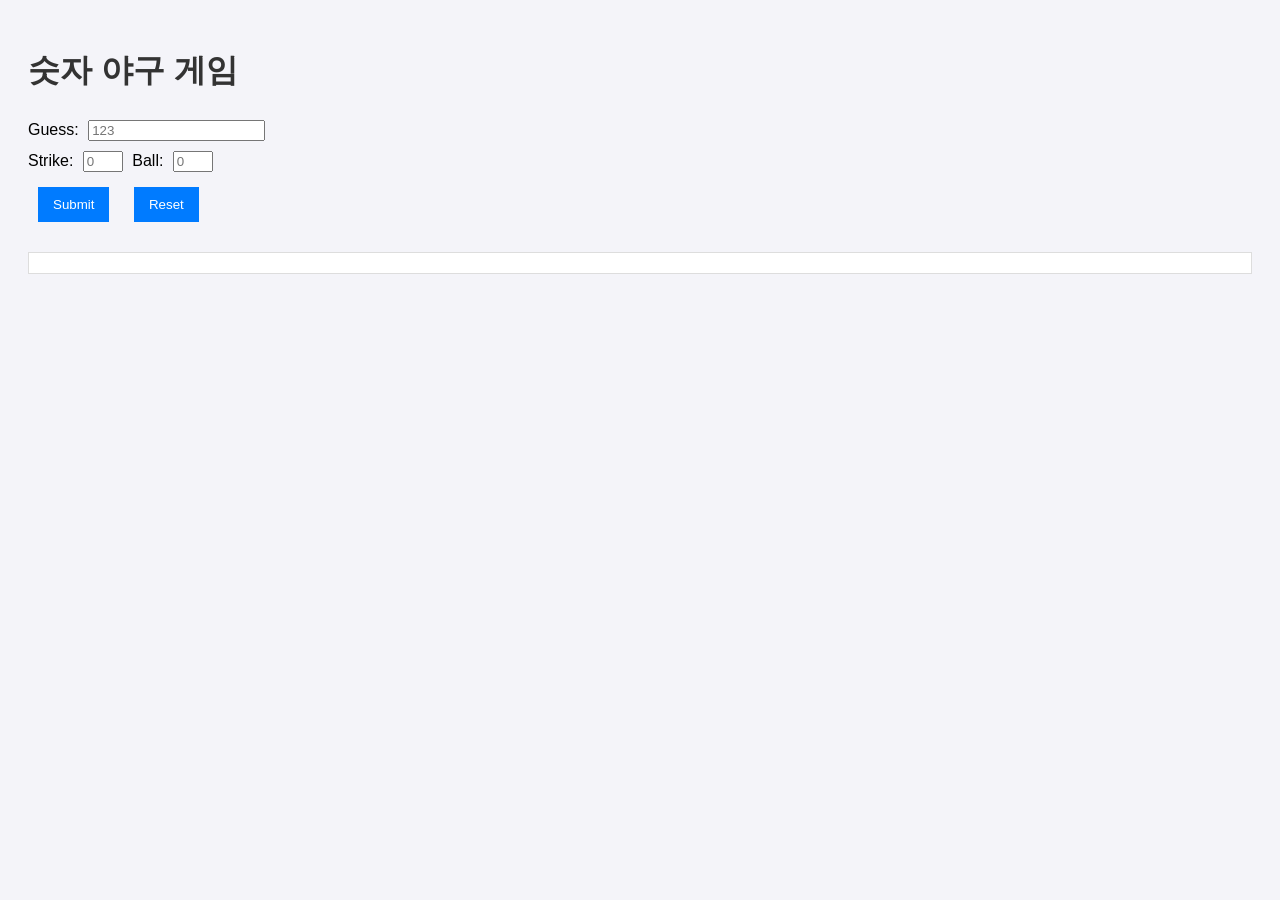
==== index.html @ 7510c0db "init" ====
<!DOCTYPE html>
<html lang="en">
<head>
    <meta charset="UTF-8">
    <meta name="viewport" content="width=device-width, initial-scale=1.0">
    <title>숫자 야구 게임</title>
    <link rel="stylesheet" href="styles.css">
</head>
<body>
    <h1>숫자 야구 게임</h1>
    <div>
        <label for="guess">Guess:</label>
        <input type="text" id="guess" maxlength="3" placeholder="123">
    </div>
    <div>
        <label for="strike">Strike:</label>
        <input type="number" id="strike" min="0" max="3" placeholder="0">
        <label for="ball">Ball:</label>
        <input type="number" id="ball" min="0" max="3" placeholder="0">
    </div>
    <button onclick="submitGuess()">Submit</button>
    <button onclick="resetCandidates()">Reset</button>
    <div id="output"></div>

    <script src="script.js"></script>
</body>
</html>
---- styles.css ----
body {
    font-family: Arial, sans-serif;
    padding: 20px;
    background-color: #f4f4f9;
}
h1 {
    color: #333;
}
input {
    margin: 5px;
}
button {
    margin: 10px;
    padding: 10px 15px;
    background-color: #007bff;
    color: white;
    border: none;
    cursor: pointer;
}
button:hover {
    background-color: #0056b3;
}
#output {
    margin-top: 20px;
    padding: 10px;
    border: 1px solid #ddd;
    background-color: #fff;
}
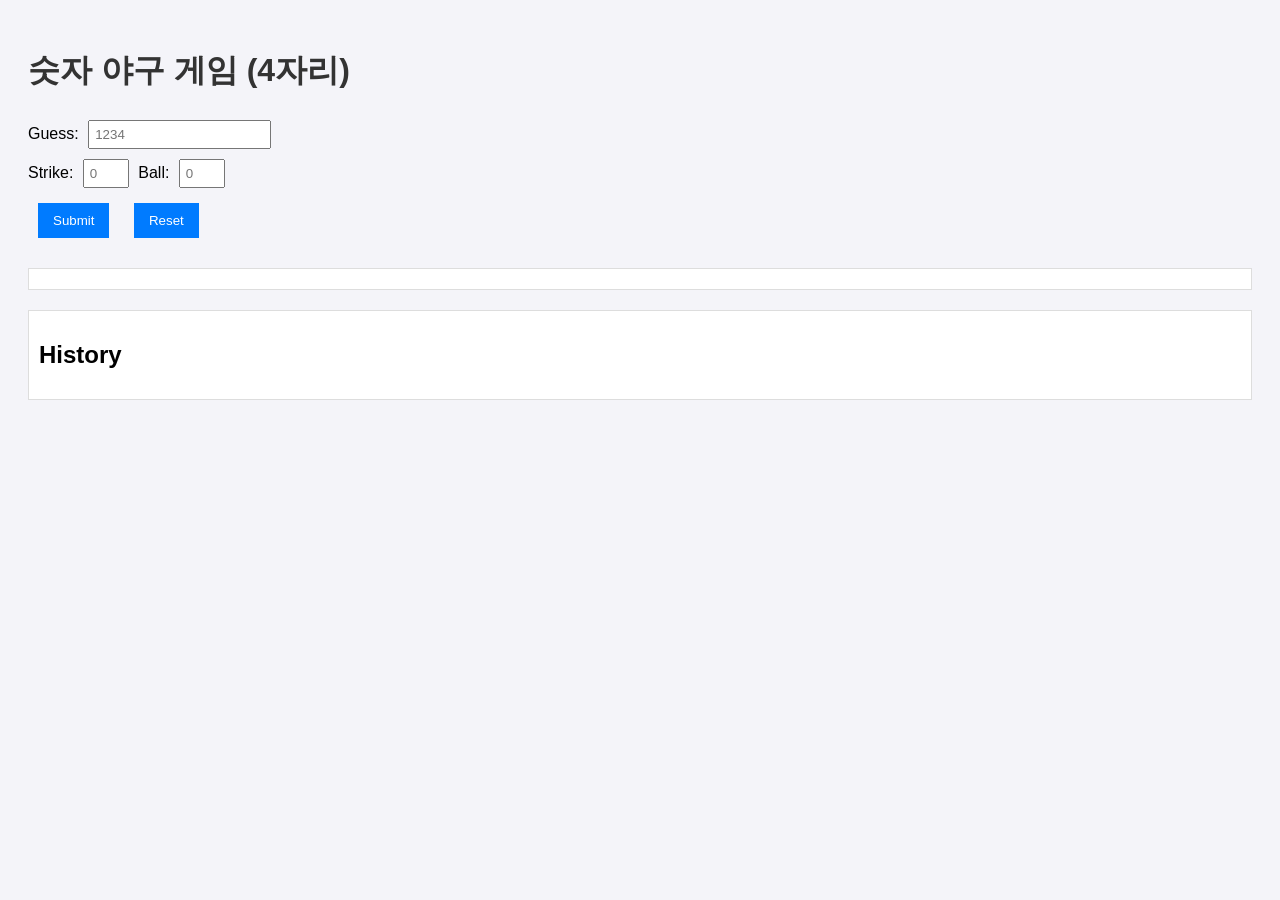
==== commit bab86eb5: "init" ====
--- a/index.html
+++ b/index.html
@@ -7,20 +7,24 @@
     <link rel="stylesheet" href="styles.css">
 </head>
 <body>
-    <h1>숫자 야구 게임</h1>
+    <h1>숫자 야구 게임 (4자리)</h1>
     <div>
         <label for="guess">Guess:</label>
-        <input type="text" id="guess" maxlength="3" placeholder="123">
+        <input type="text" id="guess" maxlength="4" placeholder="1234">
     </div>
     <div>
         <label for="strike">Strike:</label>
-        <input type="number" id="strike" min="0" max="3" placeholder="0">
+        <input type="number" id="strike" min="0" max="4" placeholder="0">
         <label for="ball">Ball:</label>
-        <input type="number" id="ball" min="0" max="3" placeholder="0">
+        <input type="number" id="ball" min="0" max="4" placeholder="0">
     </div>
     <button onclick="submitGuess()">Submit</button>
     <button onclick="resetCandidates()">Reset</button>
     <div id="output"></div>
+    <div id="history">
+        <h2>History</h2>
+        <ul id="history-list"></ul>
+    </div>
 
     <script src="script.js"></script>
 </body>
--- a/styles.css
+++ b/styles.css
@@ -8,6 +8,7 @@
 }
 input {
     margin: 5px;
+    padding: 5px;
 }
 button {
     margin: 10px;
@@ -20,9 +21,19 @@
 button:hover {
     background-color: #0056b3;
 }
-#output {
+#output, #history {
     margin-top: 20px;
     padding: 10px;
     border: 1px solid #ddd;
     background-color: #fff;
 }
+ul {
+    list-style: none;
+    padding: 0;
+}
+li {
+    margin: 5px 0;
+    padding: 5px;
+    background-color: #e9ecef;
+    border: 1px solid #ddd;
+}
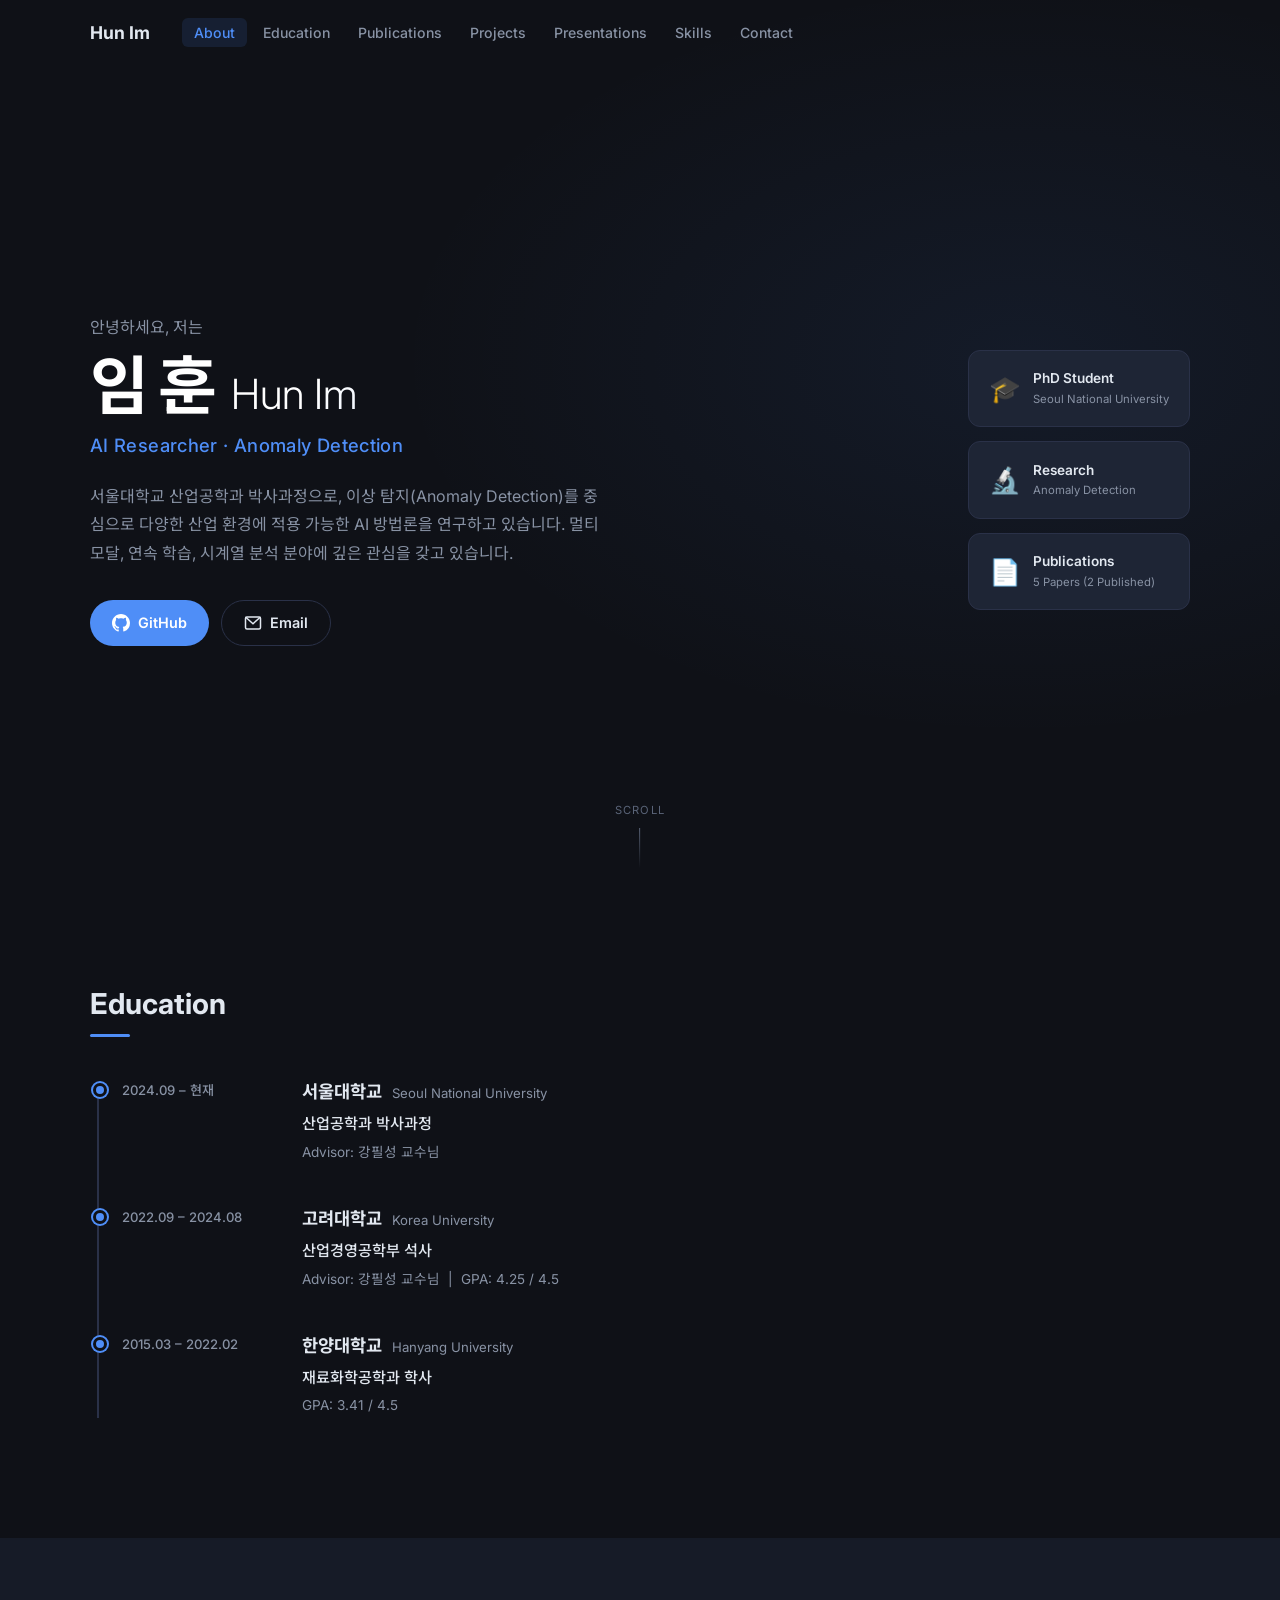
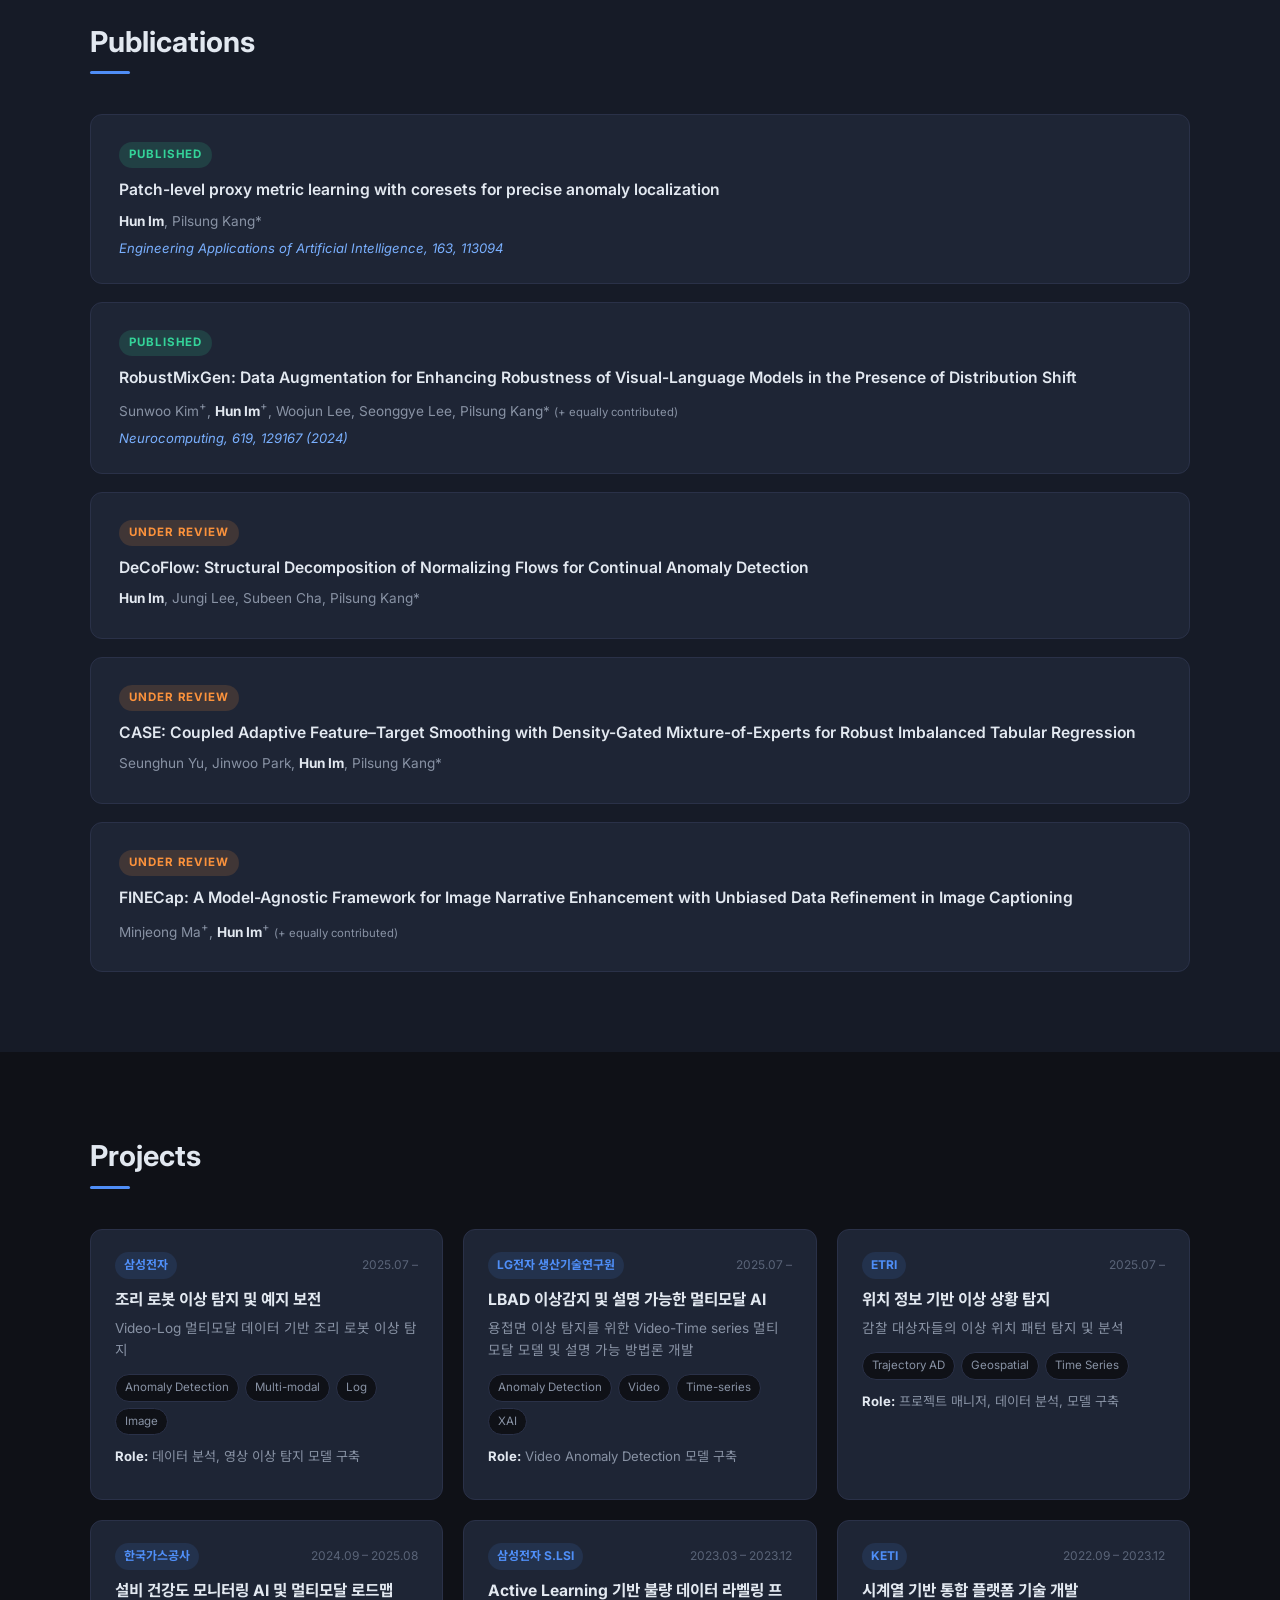
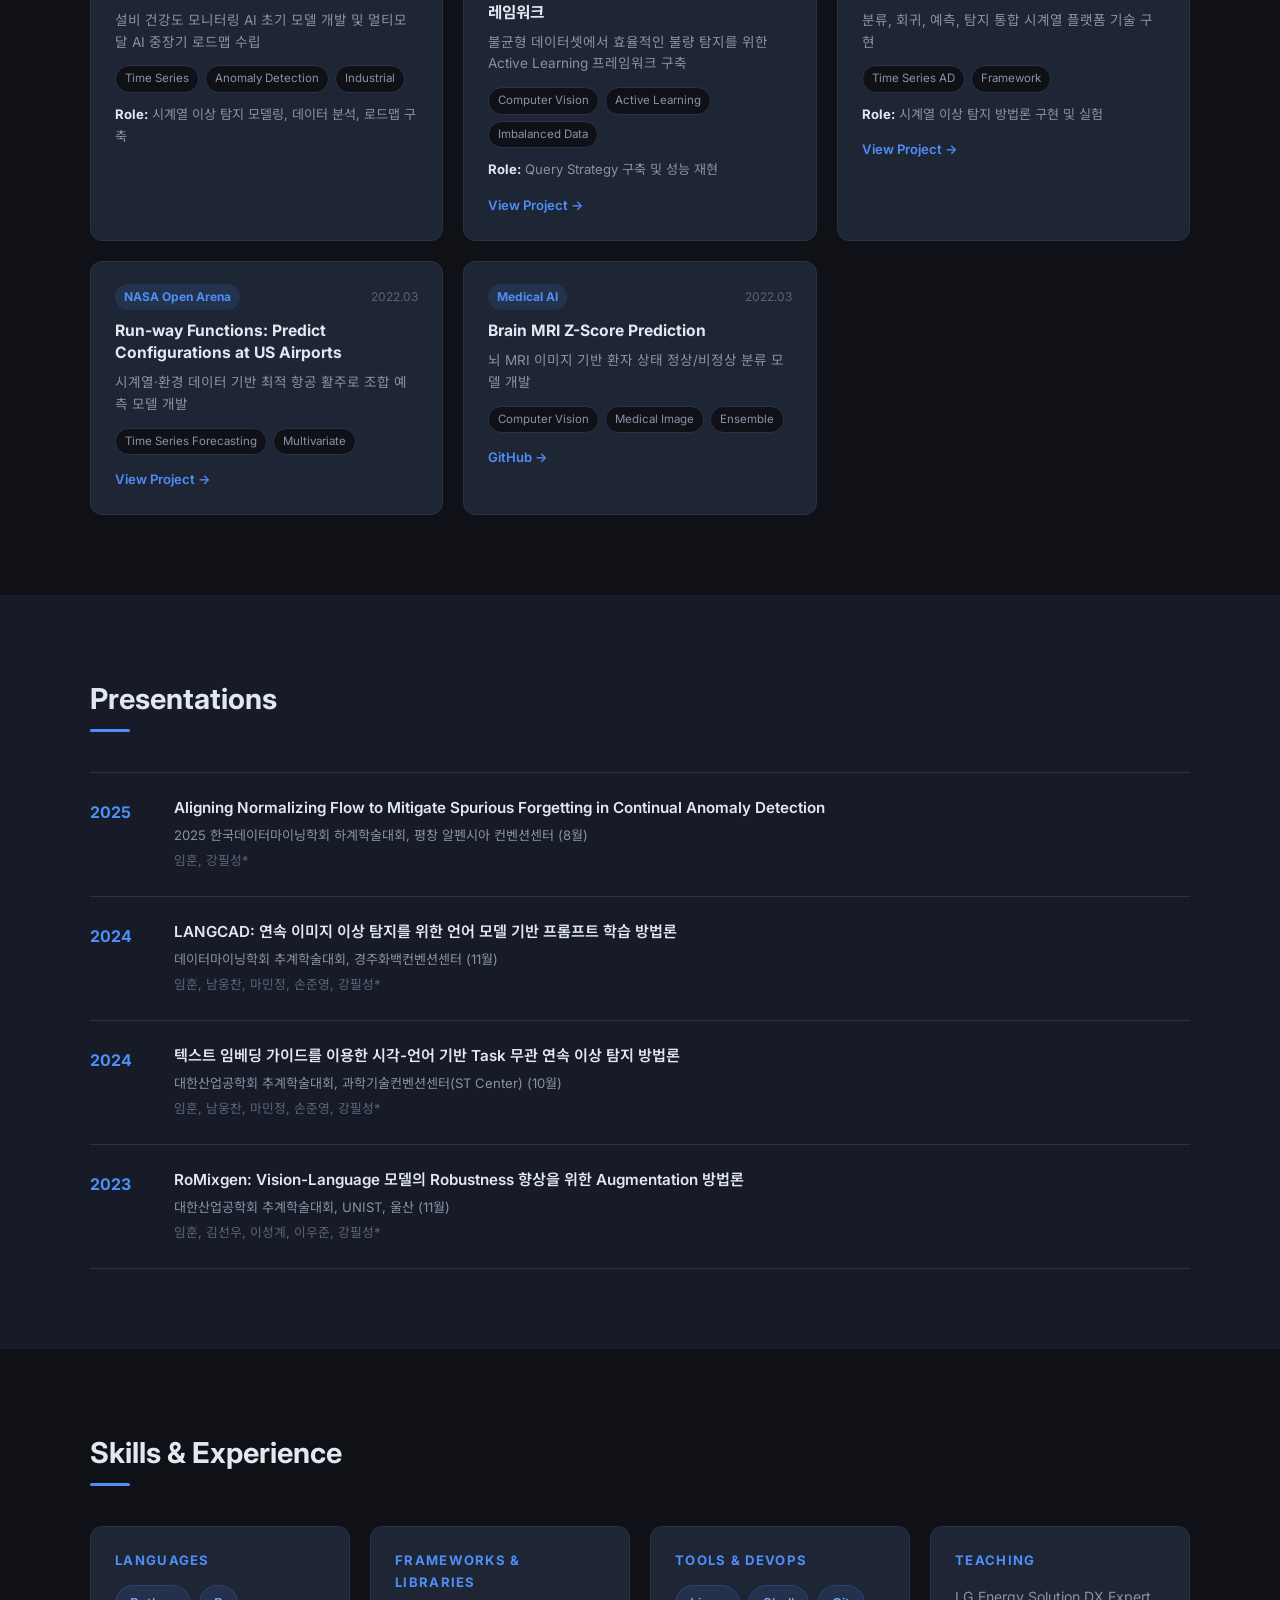
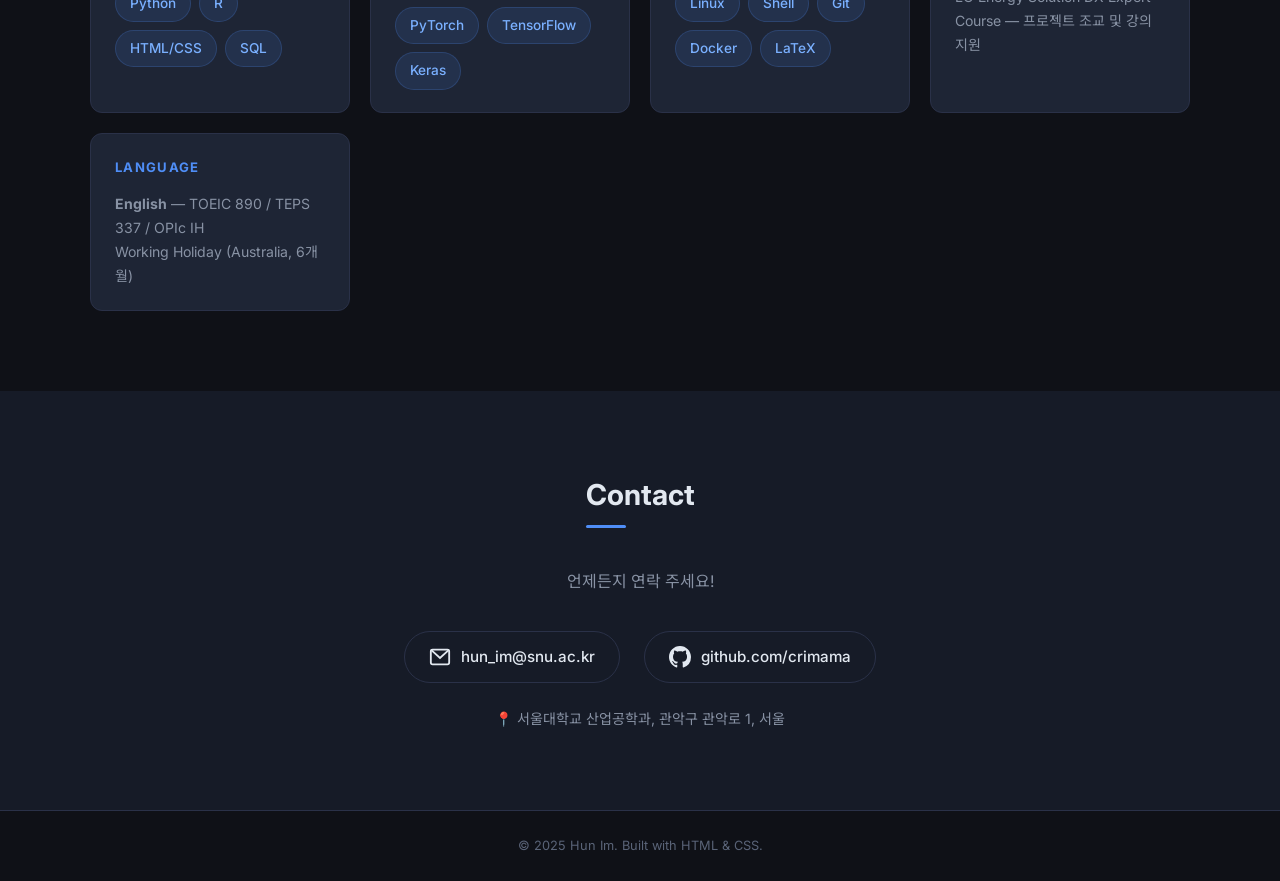
==== commit 5484e474: "Initial homepage: personal academic portfolio for Hun Im Includes Education, Publications, Projects," ====
--- a/index.html
+++ b/index.html
@@ -1,31 +1,433 @@
 <!DOCTYPE html>
-<html lang="en">
+<html lang="ko">
 <head>
-    <meta charset="UTF-8">
-    <meta name="viewport" content="width=device-width, initial-scale=1.0">
-    <title>숫자 야구 게임</title>
-    <link rel="stylesheet" href="styles.css">
+  <meta charset="UTF-8" />
+  <meta name="viewport" content="width=device-width, initial-scale=1.0" />
+  <title>Hun Im | Research Portfolio</title>
+  <link rel="stylesheet" href="style.css" />
+  <link rel="preconnect" href="https://fonts.googleapis.com" />
+  <link rel="preconnect" href="https://fonts.gstatic.com" crossorigin />
+  <link href="https://fonts.googleapis.com/css2?family=Inter:wght@300;400;500;600;700&family=Noto+Sans+KR:wght@300;400;500;700&display=swap" rel="stylesheet" />
 </head>
 <body>
-    <h1>숫자 야구 게임 (4자리)</h1>
-    <div>
-        <label for="guess">Guess:</label>
-        <input type="text" id="guess" maxlength="4" placeholder="1234">
-    </div>
-    <div>
-        <label for="strike">Strike:</label>
-        <input type="number" id="strike" min="0" max="4" placeholder="0">
-        <label for="ball">Ball:</label>
-        <input type="number" id="ball" min="0" max="4" placeholder="0">
-    </div>
-    <button onclick="submitGuess()">Submit</button>
-    <button onclick="resetCandidates()">Reset</button>
-    <div id="output"></div>
-    <div id="history">
-        <h2>History</h2>
-        <ul id="history-list"></ul>
-    </div>
-
-    <script src="script.js"></script>
+
+  <!-- NAV -->
+  <nav id="navbar">
+    <div class="nav-inner">
+      <span class="nav-logo">Hun Im</span>
+      <ul class="nav-links">
+        <li><a href="#about">About</a></li>
+        <li><a href="#education">Education</a></li>
+        <li><a href="#publications">Publications</a></li>
+        <li><a href="#projects">Projects</a></li>
+        <li><a href="#presentations">Presentations</a></li>
+        <li><a href="#skills">Skills</a></li>
+        <li><a href="#contact">Contact</a></li>
+      </ul>
+      <button class="nav-toggle" aria-label="메뉴 열기">&#9776;</button>
+    </div>
+  </nav>
+
+  <!-- HERO -->
+  <section id="about" class="hero">
+    <div class="hero-content">
+      <div class="hero-text">
+        <p class="hero-greeting">안녕하세요, 저는</p>
+        <h1 class="hero-name">임&thinsp;훈 <span class="hero-name-en">Hun Im</span></h1>
+        <p class="hero-role">AI Researcher · Anomaly Detection</p>
+        <p class="hero-desc">
+          서울대학교 산업공학과 박사과정으로, 이상 탐지(Anomaly Detection)를 중심으로
+          다양한 산업 환경에 적용 가능한 AI 방법론을 연구하고 있습니다.
+          멀티모달, 연속 학습, 시계열 분석 분야에 깊은 관심을 갖고 있습니다.
+        </p>
+        <div class="hero-links">
+          <a class="btn btn-primary" href="https://github.com/crimama" target="_blank" rel="noopener">
+            <svg viewBox="0 0 24 24" fill="currentColor" width="18" height="18"><path d="M12 0C5.37 0 0 5.37 0 12c0 5.31 3.435 9.795 8.205 11.385.6.105.825-.255.825-.57 0-.285-.015-1.23-.015-2.235-3.015.555-3.795-.735-4.035-1.41-.135-.345-.72-1.41-1.23-1.695-.42-.225-1.02-.78-.015-.795.945-.015 1.62.87 1.845 1.23 1.08 1.815 2.805 1.305 3.495.99.105-.78.42-1.305.765-1.605-2.67-.3-5.46-1.335-5.46-5.925 0-1.305.465-2.385 1.23-3.225-.12-.3-.54-1.53.12-3.18 0 0 1.005-.315 3.3 1.23.96-.27 1.98-.405 3-.405s2.04.135 3 .405c2.295-1.56 3.3-1.23 3.3-1.23.66 1.65.24 2.88.12 3.18.765.84 1.23 1.905 1.23 3.225 0 4.605-2.805 5.625-5.475 5.925.435.375.81 1.095.81 2.22 0 1.605-.015 2.895-.015 3.3 0 .315.225.69.825.57A12.02 12.02 0 0 0 24 12c0-6.63-5.37-12-12-12z"/></svg>
+            GitHub
+          </a>
+          <a class="btn btn-outline" href="mailto:hun_im@snu.ac.kr">
+            <svg viewBox="0 0 24 24" fill="none" stroke="currentColor" stroke-width="2" width="18" height="18"><rect x="2" y="4" width="20" height="16" rx="2"/><polyline points="2,4 12,13 22,4"/></svg>
+            Email
+          </a>
+        </div>
+      </div>
+      <div class="hero-badge-wrap">
+        <div class="hero-badge">
+          <span class="badge-icon">🎓</span>
+          <span class="badge-label">PhD Student<br><small>Seoul National University</small></span>
+        </div>
+        <div class="hero-badge">
+          <span class="badge-icon">🔬</span>
+          <span class="badge-label">Research<br><small>Anomaly Detection</small></span>
+        </div>
+        <div class="hero-badge">
+          <span class="badge-icon">📄</span>
+          <span class="badge-label">Publications<br><small>5 Papers (2 Published)</small></span>
+        </div>
+      </div>
+    </div>
+    <div class="hero-scroll">
+      <span>scroll</span>
+      <div class="scroll-line"></div>
+    </div>
+  </section>
+
+  <!-- EDUCATION -->
+  <section id="education" class="section">
+    <div class="container">
+      <h2 class="section-title">Education</h2>
+      <div class="timeline">
+
+        <div class="timeline-item">
+          <div class="timeline-dot"></div>
+          <div class="timeline-period">2024.09 &ndash; 현재</div>
+          <div class="timeline-body">
+            <h3 class="tl-school">서울대학교 <span class="tl-school-en">Seoul National University</span></h3>
+            <p class="tl-degree">산업공학과 박사과정</p>
+            <p class="tl-detail">Advisor: 강필성 교수님</p>
+          </div>
+        </div>
+
+        <div class="timeline-item">
+          <div class="timeline-dot"></div>
+          <div class="timeline-period">2022.09 &ndash; 2024.08</div>
+          <div class="timeline-body">
+            <h3 class="tl-school">고려대학교 <span class="tl-school-en">Korea University</span></h3>
+            <p class="tl-degree">산업경영공학부 석사</p>
+            <p class="tl-detail">Advisor: 강필성 교수님 &nbsp;|&nbsp; GPA: 4.25 / 4.5</p>
+          </div>
+        </div>
+
+        <div class="timeline-item">
+          <div class="timeline-dot"></div>
+          <div class="timeline-period">2015.03 &ndash; 2022.02</div>
+          <div class="timeline-body">
+            <h3 class="tl-school">한양대학교 <span class="tl-school-en">Hanyang University</span></h3>
+            <p class="tl-degree">재료화학공학과 학사</p>
+            <p class="tl-detail">GPA: 3.41 / 4.5</p>
+          </div>
+        </div>
+
+      </div>
+    </div>
+  </section>
+
+  <!-- PUBLICATIONS -->
+  <section id="publications" class="section section-alt">
+    <div class="container">
+      <h2 class="section-title">Publications</h2>
+      <div class="pub-list">
+
+        <div class="pub-card">
+          <span class="pub-status published">Published</span>
+          <p class="pub-title">Patch-level proxy metric learning with coresets for precise anomaly localization</p>
+          <p class="pub-authors"><strong>Hun Im</strong>, Pilsung Kang*</p>
+          <p class="pub-venue">Engineering Applications of Artificial Intelligence, 163, 113094</p>
+        </div>
+
+        <div class="pub-card">
+          <span class="pub-status published">Published</span>
+          <p class="pub-title">RobustMixGen: Data Augmentation for Enhancing Robustness of Visual-Language Models in the Presence of Distribution Shift</p>
+          <p class="pub-authors">Sunwoo Kim<sup>+</sup>, <strong>Hun Im</strong><sup>+</sup>, Woojun Lee, Seonggye Lee, Pilsung Kang* <small>(+ equally contributed)</small></p>
+          <p class="pub-venue">Neurocomputing, 619, 129167 (2024)</p>
+        </div>
+
+        <div class="pub-card">
+          <span class="pub-status review">Under Review</span>
+          <p class="pub-title">DeCoFlow: Structural Decomposition of Normalizing Flows for Continual Anomaly Detection</p>
+          <p class="pub-authors"><strong>Hun Im</strong>, Jungi Lee, Subeen Cha, Pilsung Kang*</p>
+        </div>
+
+        <div class="pub-card">
+          <span class="pub-status review">Under Review</span>
+          <p class="pub-title">CASE: Coupled Adaptive Feature–Target Smoothing with Density-Gated Mixture-of-Experts for Robust Imbalanced Tabular Regression</p>
+          <p class="pub-authors">Seunghun Yu, Jinwoo Park, <strong>Hun Im</strong>, Pilsung Kang*</p>
+        </div>
+
+        <div class="pub-card">
+          <span class="pub-status review">Under Review</span>
+          <p class="pub-title">FINECap: A Model-Agnostic Framework for Image Narrative Enhancement with Unbiased Data Refinement in Image Captioning</p>
+          <p class="pub-authors">Minjeong Ma<sup>+</sup>, <strong>Hun Im</strong><sup>+</sup> <small>(+ equally contributed)</small></p>
+        </div>
+
+      </div>
+    </div>
+  </section>
+
+  <!-- PROJECTS -->
+  <section id="projects" class="section">
+    <div class="container">
+      <h2 class="section-title">Projects</h2>
+      <div class="project-grid">
+
+        <div class="project-card">
+          <div class="project-header">
+            <span class="project-client">삼성전자</span>
+            <span class="project-period">2025.07 &ndash;</span>
+          </div>
+          <h3 class="project-title">조리 로봇 이상 탐지 및 예지 보전</h3>
+          <p class="project-desc">Video-Log 멀티모달 데이터 기반 조리 로봇 이상 탐지</p>
+          <div class="project-tags">
+            <span class="tag">Anomaly Detection</span><span class="tag">Multi-modal</span><span class="tag">Log</span><span class="tag">Image</span>
+          </div>
+          <p class="project-role"><strong>Role:</strong> 데이터 분석, 영상 이상 탐지 모델 구축</p>
+        </div>
+
+        <div class="project-card">
+          <div class="project-header">
+            <span class="project-client">LG전자 생산기술연구원</span>
+            <span class="project-period">2025.07 &ndash;</span>
+          </div>
+          <h3 class="project-title">LBAD 이상감지 및 설명 가능한 멀티모달 AI</h3>
+          <p class="project-desc">용접면 이상 탐지를 위한 Video-Time series 멀티모달 모델 및 설명 가능 방법론 개발</p>
+          <div class="project-tags">
+            <span class="tag">Anomaly Detection</span><span class="tag">Video</span><span class="tag">Time-series</span><span class="tag">XAI</span>
+          </div>
+          <p class="project-role"><strong>Role:</strong> Video Anomaly Detection 모델 구축</p>
+        </div>
+
+        <div class="project-card">
+          <div class="project-header">
+            <span class="project-client">ETRI</span>
+            <span class="project-period">2025.07 &ndash;</span>
+          </div>
+          <h3 class="project-title">위치 정보 기반 이상 상황 탐지</h3>
+          <p class="project-desc">감찰 대상자들의 이상 위치 패턴 탐지 및 분석</p>
+          <div class="project-tags">
+            <span class="tag">Trajectory AD</span><span class="tag">Geospatial</span><span class="tag">Time Series</span>
+          </div>
+          <p class="project-role"><strong>Role:</strong> 프로젝트 매니저, 데이터 분석, 모델 구축</p>
+        </div>
+
+        <div class="project-card">
+          <div class="project-header">
+            <span class="project-client">한국가스공사</span>
+            <span class="project-period">2024.09 &ndash; 2025.08</span>
+          </div>
+          <h3 class="project-title">설비 건강도 모니터링 AI 및 멀티모달 로드맵</h3>
+          <p class="project-desc">설비 건강도 모니터링 AI 초기 모델 개발 및 멀티모달 AI 중장기 로드맵 수립</p>
+          <div class="project-tags">
+            <span class="tag">Time Series</span><span class="tag">Anomaly Detection</span><span class="tag">Industrial</span>
+          </div>
+          <p class="project-role"><strong>Role:</strong> 시계열 이상 탐지 모델링, 데이터 분석, 로드맵 구축</p>
+        </div>
+
+        <div class="project-card">
+          <div class="project-header">
+            <span class="project-client">삼성전자 S.LSI</span>
+            <span class="project-period">2023.03 &ndash; 2023.12</span>
+          </div>
+          <h3 class="project-title">Active Learning 기반 불량 데이터 라벨링 프레임워크</h3>
+          <p class="project-desc">불균형 데이터셋에서 효율적인 불량 탐지를 위한 Active Learning 프레임워크 구축</p>
+          <div class="project-tags">
+            <span class="tag">Computer Vision</span><span class="tag">Active Learning</span><span class="tag">Imbalanced Data</span>
+          </div>
+          <p class="project-role"><strong>Role:</strong> Query Strategy 구축 및 성능 재현</p>
+          <a class="project-link" href="http://dsba.korea.ac.kr/%ec%a0%9c%ed%92%88-%ec%88%98%ec%9c%a8-%ec%b5%9c%eb%8c%80%ed%99%94%eb%a5%bc-%ec%9c%84%ed%95%9c-active-learning-%ea%b8%b0%eb%b0%98%ec%9d%98-%eb%b6%88%eb%9f%89-%eb%8d%b0%ec%9d%b4%ed%84%b0-%eb%9d%bc/" target="_blank" rel="noopener">View Project →</a>
+        </div>
+
+        <div class="project-card">
+          <div class="project-header">
+            <span class="project-client">KETI</span>
+            <span class="project-period">2022.09 &ndash; 2023.12</span>
+          </div>
+          <h3 class="project-title">시계열 기반 통합 플랫폼 기술 개발</h3>
+          <p class="project-desc">분류, 회귀, 예측, 탐지 통합 시계열 플랫폼 기술 구현</p>
+          <div class="project-tags">
+            <span class="tag">Time Series AD</span><span class="tag">Framework</span>
+          </div>
+          <p class="project-role"><strong>Role:</strong> 시계열 이상 탐지 방법론 구현 및 실험</p>
+          <a class="project-link" href="http://dsba.korea.ac.kr/%ed%8c%8c%ed%8e%b8%ed%99%94%eb%90%9c-%eb%8d%b0%ec%9d%b4%ed%84%b0%ec%9d%98-%ec%a0%81%ea%b7%b9%ed%99%9c%ec%9a%a9%ec%9d%84-%ec%9c%84%ed%95%9c-%ec%8b%9c%ea%b3%84%ec%97%b4-%ea%b8%b0%eb%b0%98-%ed%86%b5/" target="_blank" rel="noopener">View Project →</a>
+        </div>
+
+        <div class="project-card">
+          <div class="project-header">
+            <span class="project-client">NASA Open Arena</span>
+            <span class="project-period">2022.03</span>
+          </div>
+          <h3 class="project-title">Run-way Functions: Predict Configurations at US Airports</h3>
+          <p class="project-desc">시계열·환경 데이터 기반 최적 항공 활주로 조합 예측 모델 개발</p>
+          <div class="project-tags">
+            <span class="tag">Time Series Forecasting</span><span class="tag">Multivariate</span>
+          </div>
+          <a class="project-link" href="https://saveforhun.notion.site/Run-way-Functions-Predict-Reconfigurations-at-US-Airports-Open-Arena-6f8081fbd87b43bfb5c6ac1163964cb7" target="_blank" rel="noopener">View Project →</a>
+        </div>
+
+        <div class="project-card">
+          <div class="project-header">
+            <span class="project-client">Medical AI</span>
+            <span class="project-period">2022.03</span>
+          </div>
+          <h3 class="project-title">Brain MRI Z-Score Prediction</h3>
+          <p class="project-desc">뇌 MRI 이미지 기반 환자 상태 정상/비정상 분류 모델 개발</p>
+          <div class="project-tags">
+            <span class="tag">Computer Vision</span><span class="tag">Medical Image</span><span class="tag">Ensemble</span>
+          </div>
+          <a class="project-link" href="https://github.com/crimama/MRI_classification/" target="_blank" rel="noopener">GitHub →</a>
+        </div>
+
+      </div>
+    </div>
+  </section>
+
+  <!-- PRESENTATIONS -->
+  <section id="presentations" class="section section-alt">
+    <div class="container">
+      <h2 class="section-title">Presentations</h2>
+      <ul class="pres-list">
+
+        <li class="pres-item">
+          <span class="pres-year">2025</span>
+          <div class="pres-body">
+            <p class="pres-title">Aligning Normalizing Flow to Mitigate Spurious Forgetting in Continual Anomaly Detection</p>
+            <p class="pres-venue">2025 한국데이터마이닝학회 하계학술대회, 평창 알펜시아 컨벤션센터 (8월)</p>
+            <p class="pres-authors">임훈, 강필성*</p>
+          </div>
+        </li>
+
+        <li class="pres-item">
+          <span class="pres-year">2024</span>
+          <div class="pres-body">
+            <p class="pres-title">LANGCAD: 연속 이미지 이상 탐지를 위한 언어 모델 기반 프롬프트 학습 방법론</p>
+            <p class="pres-venue">데이터마이닝학회 추계학술대회, 경주화백컨벤션센터 (11월)</p>
+            <p class="pres-authors">임훈, 남웅찬, 마민정, 손준영, 강필성*</p>
+          </div>
+        </li>
+
+        <li class="pres-item">
+          <span class="pres-year">2024</span>
+          <div class="pres-body">
+            <p class="pres-title">텍스트 임베딩 가이드를 이용한 시각-언어 기반 Task 무관 연속 이상 탐지 방법론</p>
+            <p class="pres-venue">대한산업공학회 추계학술대회, 과학기술컨벤션센터(ST Center) (10월)</p>
+            <p class="pres-authors">임훈, 남웅찬, 마민정, 손준영, 강필성*</p>
+          </div>
+        </li>
+
+        <li class="pres-item">
+          <span class="pres-year">2023</span>
+          <div class="pres-body">
+            <p class="pres-title">RoMixgen: Vision-Language 모델의 Robustness 향상을 위한 Augmentation 방법론</p>
+            <p class="pres-venue">대한산업공학회 추계학술대회, UNIST, 울산 (11월)</p>
+            <p class="pres-authors">임훈, 김선우, 이성계, 이우준, 강필성*</p>
+          </div>
+        </li>
+
+      </ul>
+    </div>
+  </section>
+
+  <!-- SKILLS -->
+  <section id="skills" class="section">
+    <div class="container">
+      <h2 class="section-title">Skills &amp; Experience</h2>
+      <div class="skills-grid">
+
+        <div class="skill-block">
+          <h3 class="skill-cat">Languages</h3>
+          <div class="skill-tags">
+            <span class="stag">Python</span>
+            <span class="stag">R</span>
+            <span class="stag">HTML/CSS</span>
+            <span class="stag">SQL</span>
+          </div>
+        </div>
+
+        <div class="skill-block">
+          <h3 class="skill-cat">Frameworks &amp; Libraries</h3>
+          <div class="skill-tags">
+            <span class="stag">PyTorch</span>
+            <span class="stag">TensorFlow</span>
+            <span class="stag">Keras</span>
+          </div>
+        </div>
+
+        <div class="skill-block">
+          <h3 class="skill-cat">Tools &amp; DevOps</h3>
+          <div class="skill-tags">
+            <span class="stag">Linux</span>
+            <span class="stag">Shell</span>
+            <span class="stag">Git</span>
+            <span class="stag">Docker</span>
+            <span class="stag">LaTeX</span>
+          </div>
+        </div>
+
+        <div class="skill-block">
+          <h3 class="skill-cat">Teaching</h3>
+          <p class="skill-desc">LG Energy Solution DX Expert Course &mdash; 프로젝트 조교 및 강의 지원</p>
+        </div>
+
+        <div class="skill-block">
+          <h3 class="skill-cat">Language</h3>
+          <p class="skill-desc">
+            <strong>English</strong> &mdash; TOEIC 890 / TEPS 337 / OPIc IH<br>
+            Working Holiday (Australia, 6개월)
+          </p>
+        </div>
+
+      </div>
+    </div>
+  </section>
+
+  <!-- CONTACT -->
+  <section id="contact" class="section section-alt">
+    <div class="container contact-container">
+      <h2 class="section-title">Contact</h2>
+      <p class="contact-sub">언제든지 연락 주세요!</p>
+      <div class="contact-links">
+        <a class="contact-item" href="mailto:hun_im@snu.ac.kr">
+          <svg viewBox="0 0 24 24" fill="none" stroke="currentColor" stroke-width="2" width="22" height="22"><rect x="2" y="4" width="20" height="16" rx="2"/><polyline points="2,4 12,13 22,4"/></svg>
+          hun_im@snu.ac.kr
+        </a>
+        <a class="contact-item" href="https://github.com/crimama" target="_blank" rel="noopener">
+          <svg viewBox="0 0 24 24" fill="currentColor" width="22" height="22"><path d="M12 0C5.37 0 0 5.37 0 12c0 5.31 3.435 9.795 8.205 11.385.6.105.825-.255.825-.57 0-.285-.015-1.23-.015-2.235-3.015.555-3.795-.735-4.035-1.41-.135-.345-.72-1.41-1.23-1.695-.42-.225-1.02-.78-.015-.795.945-.015 1.62.87 1.845 1.23 1.08 1.815 2.805 1.305 3.495.99.105-.78.42-1.305.765-1.605-2.67-.3-5.46-1.335-5.46-5.925 0-1.305.465-2.385 1.23-3.225-.12-.3-.54-1.53.12-3.18 0 0 1.005-.315 3.3 1.23.96-.27 1.98-.405 3-.405s2.04.135 3 .405c2.295-1.56 3.3-1.23 3.3-1.23.66 1.65.24 2.88.12 3.18.765.84 1.23 1.905 1.23 3.225 0 4.605-2.805 5.625-5.475 5.925.435.375.81 1.095.81 2.22 0 1.605-.015 2.895-.015 3.3 0 .315.225.69.825.57A12.02 12.02 0 0 0 24 12c0-6.63-5.37-12-12-12z"/></svg>
+          github.com/crimama
+        </a>
+      </div>
+      <p class="contact-location">
+        📍 서울대학교 산업공학과, 관악구 관악로 1, 서울
+      </p>
+    </div>
+  </section>
+
+  <!-- FOOTER -->
+  <footer class="footer">
+    <p>&copy; 2025 Hun Im. Built with HTML &amp; CSS.</p>
+  </footer>
+
+  <script>
+    // Navbar scroll effect
+    const navbar = document.getElementById('navbar');
+    window.addEventListener('scroll', () => {
+      navbar.classList.toggle('scrolled', window.scrollY > 40);
+    });
+
+    // Mobile nav toggle
+    const toggle = document.querySelector('.nav-toggle');
+    const navLinks = document.querySelector('.nav-links');
+    toggle.addEventListener('click', () => {
+      navLinks.classList.toggle('open');
+    });
+
+    // Close mobile nav on link click
+    navLinks.querySelectorAll('a').forEach(a => {
+      a.addEventListener('click', () => navLinks.classList.remove('open'));
+    });
+
+    // Active nav link on scroll
+    const sections = document.querySelectorAll('section[id]');
+    const navItems = document.querySelectorAll('.nav-links a');
+    const observer = new IntersectionObserver((entries) => {
+      entries.forEach(entry => {
+        if (entry.isIntersecting) {
+          navItems.forEach(a => a.classList.remove('active'));
+          const active = document.querySelector(`.nav-links a[href="#${entry.target.id}"]`);
+          if (active) active.classList.add('active');
+        }
+      });
+    }, { rootMargin: '-40% 0px -55% 0px' });
+    sections.forEach(s => observer.observe(s));
+  </script>
+
 </body>
 </html>
--- a/style.css
+++ b/style.css
@@ -0,0 +1,341 @@
+/* ===== RESET & BASE ===== */
+*, *::before, *::after { box-sizing: border-box; margin: 0; padding: 0; }
+
+:root {
+  --bg: #0f1117;
+  --bg-alt: #161b27;
+  --surface: #1e2535;
+  --border: #2a3148;
+  --accent: #4f8ef7;
+  --accent-light: #7ab0ff;
+  --accent-dim: rgba(79,142,247,0.12);
+  --text: #e2e8f0;
+  --text-muted: #8892a4;
+  --text-dim: #5a6478;
+  --green: #34d399;
+  --orange: #fb923c;
+  --radius: 12px;
+  --radius-sm: 6px;
+  --shadow: 0 4px 24px rgba(0,0,0,0.35);
+  --transition: 0.25s ease;
+}
+
+html { scroll-behavior: smooth; font-size: 16px; }
+
+body {
+  font-family: 'Inter', 'Noto Sans KR', sans-serif;
+  background: var(--bg);
+  color: var(--text);
+  line-height: 1.7;
+  -webkit-font-smoothing: antialiased;
+}
+
+a { color: var(--accent); text-decoration: none; transition: color var(--transition); }
+a:hover { color: var(--accent-light); }
+
+/* ===== NAV ===== */
+#navbar {
+  position: fixed; top: 0; left: 0; right: 0; z-index: 100;
+  padding: 18px 32px;
+  transition: background var(--transition), backdrop-filter var(--transition), box-shadow var(--transition);
+}
+#navbar.scrolled {
+  background: rgba(15,17,23,0.85);
+  backdrop-filter: blur(16px);
+  box-shadow: 0 1px 0 var(--border);
+}
+
+.nav-inner {
+  max-width: 1100px; margin: auto;
+  display: flex; align-items: center; gap: 32px;
+}
+.nav-logo { font-weight: 700; font-size: 1.1rem; color: var(--text); flex-shrink: 0; }
+
+.nav-links {
+  display: flex; gap: 4px; list-style: none; flex: 1;
+}
+.nav-links a {
+  color: var(--text-muted); font-size: 0.88rem; font-weight: 500;
+  padding: 6px 12px; border-radius: var(--radius-sm);
+  transition: color var(--transition), background var(--transition);
+}
+.nav-links a:hover, .nav-links a.active {
+  color: var(--accent); background: var(--accent-dim);
+}
+
+.nav-toggle {
+  display: none; background: none; border: none; color: var(--text);
+  font-size: 1.4rem; cursor: pointer; margin-left: auto;
+}
+
+/* ===== HERO ===== */
+.hero {
+  min-height: 100vh; display: flex; flex-direction: column;
+  justify-content: center; align-items: stretch;
+  padding: 120px 32px 60px;
+  background: radial-gradient(ellipse 70% 60% at 80% 40%, rgba(79,142,247,0.08) 0%, transparent 70%),
+              var(--bg);
+  position: relative;
+}
+
+.hero-content {
+  max-width: 1100px; margin: auto; width: 100%;
+  display: flex; align-items: center; gap: 64px;
+}
+
+.hero-text { flex: 1; }
+
+.hero-greeting { color: var(--text-muted); font-size: 1rem; margin-bottom: 8px; }
+
+.hero-name {
+  font-size: clamp(2.5rem, 5vw, 4rem);
+  font-weight: 700; line-height: 1.15;
+  background: linear-gradient(135deg, #fff 30%, var(--accent-light));
+  -webkit-background-clip: text; -webkit-text-fill-color: transparent;
+  background-clip: text;
+  margin-bottom: 8px;
+}
+.hero-name-en { font-weight: 300; font-size: 0.65em; }
+
+.hero-role {
+  font-size: 1.15rem; color: var(--accent); font-weight: 500;
+  margin-bottom: 20px; letter-spacing: 0.02em;
+}
+
+.hero-desc {
+  color: var(--text-muted); font-size: 1rem; max-width: 520px;
+  margin-bottom: 32px; line-height: 1.8;
+}
+
+.hero-links { display: flex; gap: 12px; flex-wrap: wrap; }
+
+.btn {
+  display: inline-flex; align-items: center; gap: 8px;
+  padding: 10px 22px; border-radius: 9999px; font-size: 0.9rem; font-weight: 600;
+  transition: all var(--transition); cursor: pointer; border: none;
+}
+.btn-primary {
+  background: var(--accent); color: #fff;
+}
+.btn-primary:hover { background: var(--accent-light); color: #fff; transform: translateY(-2px); box-shadow: 0 6px 20px rgba(79,142,247,0.35); }
+.btn-outline {
+  background: transparent; color: var(--text); border: 1.5px solid var(--border);
+}
+.btn-outline:hover { border-color: var(--accent); color: var(--accent); transform: translateY(-2px); }
+
+.hero-badge-wrap {
+  display: flex; flex-direction: column; gap: 14px; flex-shrink: 0;
+}
+.hero-badge {
+  background: var(--surface); border: 1px solid var(--border);
+  border-radius: var(--radius); padding: 16px 20px;
+  display: flex; align-items: center; gap: 12px;
+  min-width: 220px;
+}
+.badge-icon { font-size: 1.6rem; }
+.badge-label { font-size: 0.85rem; font-weight: 600; line-height: 1.4; }
+.badge-label small { color: var(--text-muted); font-weight: 400; }
+
+.hero-scroll {
+  position: absolute; bottom: 32px; left: 50%; transform: translateX(-50%);
+  display: flex; flex-direction: column; align-items: center; gap: 8px;
+  color: var(--text-dim); font-size: 0.7rem; letter-spacing: 0.1em; text-transform: uppercase;
+}
+.scroll-line {
+  width: 1px; height: 40px;
+  background: linear-gradient(to bottom, var(--text-dim), transparent);
+  animation: scrollPulse 2s ease-in-out infinite;
+}
+@keyframes scrollPulse { 0%,100%{opacity:.3} 50%{opacity:1} }
+
+/* ===== SECTIONS ===== */
+.section { padding: 80px 32px; }
+.section-alt { background: var(--bg-alt); }
+
+.container { max-width: 1100px; margin: auto; }
+
+.section-title {
+  font-size: 1.8rem; font-weight: 700; margin-bottom: 48px;
+  position: relative; display: inline-block;
+}
+.section-title::after {
+  content: ''; position: absolute; left: 0; bottom: -8px;
+  width: 40px; height: 3px; border-radius: 2px;
+  background: var(--accent);
+}
+
+/* ===== TIMELINE ===== */
+.timeline { position: relative; padding-left: 32px; }
+.timeline::before {
+  content: ''; position: absolute; left: 7px; top: 6px; bottom: 0;
+  width: 2px; background: var(--border);
+}
+
+.timeline-item {
+  position: relative; margin-bottom: 40px; display: grid;
+  grid-template-columns: 160px 1fr; gap: 20px;
+}
+.timeline-dot {
+  position: absolute; left: -29px; top: 6px;
+  width: 14px; height: 14px; border-radius: 50%;
+  background: var(--accent); border: 3px solid var(--bg);
+  box-shadow: 0 0 0 2px var(--accent);
+}
+.section-alt .timeline-dot { border-color: var(--bg-alt); }
+
+.timeline-period { color: var(--text-muted); font-size: 0.82rem; font-weight: 500; padding-top: 2px; }
+
+.tl-school { font-size: 1.1rem; font-weight: 700; margin-bottom: 4px; }
+.tl-school-en { font-size: 0.75em; font-weight: 400; color: var(--text-muted); margin-left: 6px; }
+.tl-degree { color: var(--text); font-size: 0.95rem; font-weight: 500; margin-bottom: 4px; }
+.tl-detail { color: var(--text-muted); font-size: 0.85rem; }
+
+/* ===== PUBLICATIONS ===== */
+.pub-list { display: flex; flex-direction: column; gap: 18px; }
+
+.pub-card {
+  background: var(--surface); border: 1px solid var(--border);
+  border-radius: var(--radius); padding: 24px 28px;
+  transition: border-color var(--transition), transform var(--transition);
+}
+.pub-card:hover { border-color: var(--accent); transform: translateX(4px); }
+
+.pub-status {
+  display: inline-block; font-size: 0.72rem; font-weight: 700;
+  padding: 3px 10px; border-radius: 9999px; margin-bottom: 10px;
+  text-transform: uppercase; letter-spacing: 0.08em;
+}
+.pub-status.published { background: rgba(52,211,153,0.15); color: var(--green); }
+.pub-status.review { background: rgba(251,146,60,0.15); color: var(--orange); }
+
+.pub-title { font-size: 0.98rem; font-weight: 600; margin-bottom: 8px; line-height: 1.5; }
+.pub-authors { font-size: 0.85rem; color: var(--text-muted); margin-bottom: 4px; }
+.pub-authors strong { color: var(--text); }
+.pub-venue { font-size: 0.82rem; color: var(--accent-light); font-style: italic; }
+
+/* ===== PROJECTS ===== */
+.project-grid {
+  display: grid; grid-template-columns: repeat(auto-fill, minmax(320px, 1fr)); gap: 20px;
+}
+
+.project-card {
+  background: var(--surface); border: 1px solid var(--border);
+  border-radius: var(--radius); padding: 22px 24px;
+  transition: border-color var(--transition), transform var(--transition), box-shadow var(--transition);
+}
+.project-card:hover {
+  border-color: var(--accent); transform: translateY(-4px); box-shadow: var(--shadow);
+}
+
+.project-header {
+  display: flex; justify-content: space-between; align-items: center; margin-bottom: 10px;
+}
+.project-client {
+  font-size: 0.75rem; font-weight: 700; color: var(--accent);
+  background: var(--accent-dim); padding: 3px 9px; border-radius: 9999px;
+}
+.project-period { font-size: 0.75rem; color: var(--text-dim); }
+
+.project-title { font-size: 0.98rem; font-weight: 700; margin-bottom: 8px; line-height: 1.4; }
+.project-desc { font-size: 0.85rem; color: var(--text-muted); margin-bottom: 12px; line-height: 1.6; }
+
+.project-tags { display: flex; flex-wrap: wrap; gap: 6px; margin-bottom: 10px; }
+.tag {
+  font-size: 0.72rem; padding: 3px 9px; border-radius: 9999px;
+  background: var(--bg); border: 1px solid var(--border); color: var(--text-muted);
+}
+
+.project-role { font-size: 0.82rem; color: var(--text-muted); margin-bottom: 10px; }
+.project-role strong { color: var(--text); }
+
+.project-link { font-size: 0.82rem; font-weight: 600; color: var(--accent); }
+.project-link:hover { color: var(--accent-light); }
+
+/* ===== PRESENTATIONS ===== */
+.pres-list { list-style: none; display: flex; flex-direction: column; gap: 0; }
+
+.pres-item {
+  display: grid; grid-template-columns: 60px 1fr; gap: 24px;
+  padding: 24px 0; border-bottom: 1px solid var(--border);
+}
+.pres-item:first-child { border-top: 1px solid var(--border); }
+
+.pres-year {
+  font-size: 1rem; font-weight: 700; color: var(--accent);
+  padding-top: 2px;
+}
+.pres-title { font-size: 0.95rem; font-weight: 600; margin-bottom: 4px; line-height: 1.5; }
+.pres-venue { font-size: 0.82rem; color: var(--text-muted); margin-bottom: 4px; }
+.pres-authors { font-size: 0.8rem; color: var(--text-dim); }
+
+/* ===== SKILLS ===== */
+.skills-grid {
+  display: grid; grid-template-columns: repeat(auto-fill, minmax(260px, 1fr)); gap: 20px;
+}
+
+.skill-block {
+  background: var(--surface); border: 1px solid var(--border);
+  border-radius: var(--radius); padding: 22px 24px;
+}
+.skill-cat {
+  font-size: 0.82rem; font-weight: 700; text-transform: uppercase;
+  letter-spacing: 0.1em; color: var(--accent); margin-bottom: 14px;
+}
+.skill-tags { display: flex; flex-wrap: wrap; gap: 8px; }
+.stag {
+  font-size: 0.85rem; font-weight: 500; padding: 6px 14px;
+  background: var(--accent-dim); color: var(--accent-light);
+  border-radius: 9999px; border: 1px solid rgba(79,142,247,0.2);
+}
+.skill-desc { font-size: 0.88rem; color: var(--text-muted); line-height: 1.7; }
+
+/* ===== CONTACT ===== */
+.contact-container { text-align: center; }
+.contact-sub { color: var(--text-muted); margin-bottom: 36px; }
+
+.contact-links { display: flex; justify-content: center; gap: 24px; flex-wrap: wrap; margin-bottom: 24px; }
+.contact-item {
+  display: flex; align-items: center; gap: 10px;
+  color: var(--text); font-weight: 500; font-size: 0.95rem;
+  padding: 12px 24px; border-radius: 9999px;
+  border: 1.5px solid var(--border);
+  transition: all var(--transition);
+}
+.contact-item:hover {
+  border-color: var(--accent); color: var(--accent); transform: translateY(-2px);
+}
+
+.contact-location { color: var(--text-muted); font-size: 0.88rem; margin-top: 16px; }
+
+/* ===== FOOTER ===== */
+.footer {
+  text-align: center; padding: 24px;
+  border-top: 1px solid var(--border);
+  color: var(--text-dim); font-size: 0.8rem;
+}
+
+/* ===== RESPONSIVE ===== */
+@media (max-width: 900px) {
+  .hero-content { flex-direction: column; gap: 40px; }
+  .hero-badge-wrap { flex-direction: row; flex-wrap: wrap; }
+  .hero-badge { min-width: 0; flex: 1; }
+  .timeline-item { grid-template-columns: 1fr; }
+  .timeline-period { color: var(--accent); font-size: 0.78rem; }
+}
+
+@media (max-width: 640px) {
+  #navbar { padding: 14px 18px; }
+  .nav-links {
+    display: none; flex-direction: column; position: absolute;
+    top: 100%; left: 0; right: 0;
+    background: rgba(15,17,23,0.97); backdrop-filter: blur(16px);
+    padding: 12px; border-bottom: 1px solid var(--border);
+  }
+  .nav-links.open { display: flex; }
+  .nav-toggle { display: block; }
+  .section { padding: 60px 18px; }
+  .hero { padding: 100px 18px 60px; }
+  .project-grid { grid-template-columns: 1fr; }
+  .contact-links { flex-direction: column; align-items: center; }
+  .hero-badge-wrap { flex-direction: column; }
+}
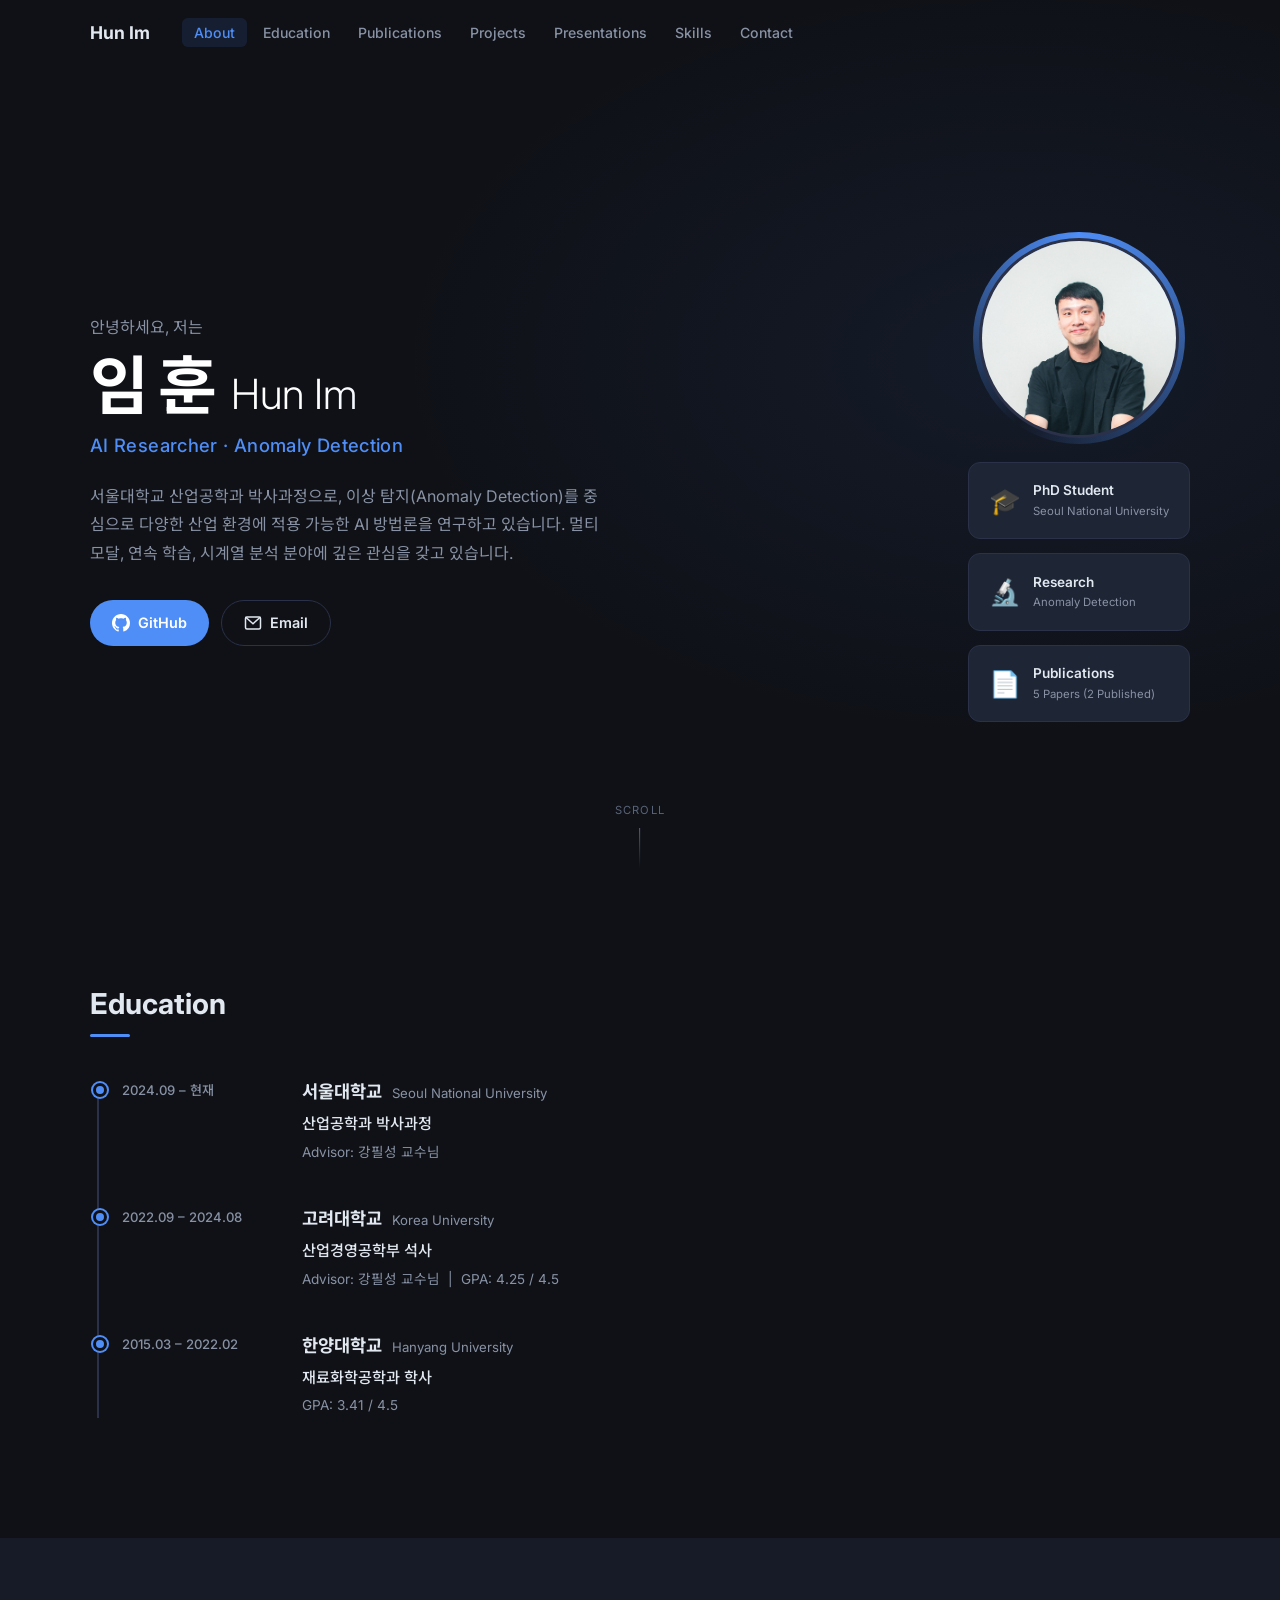
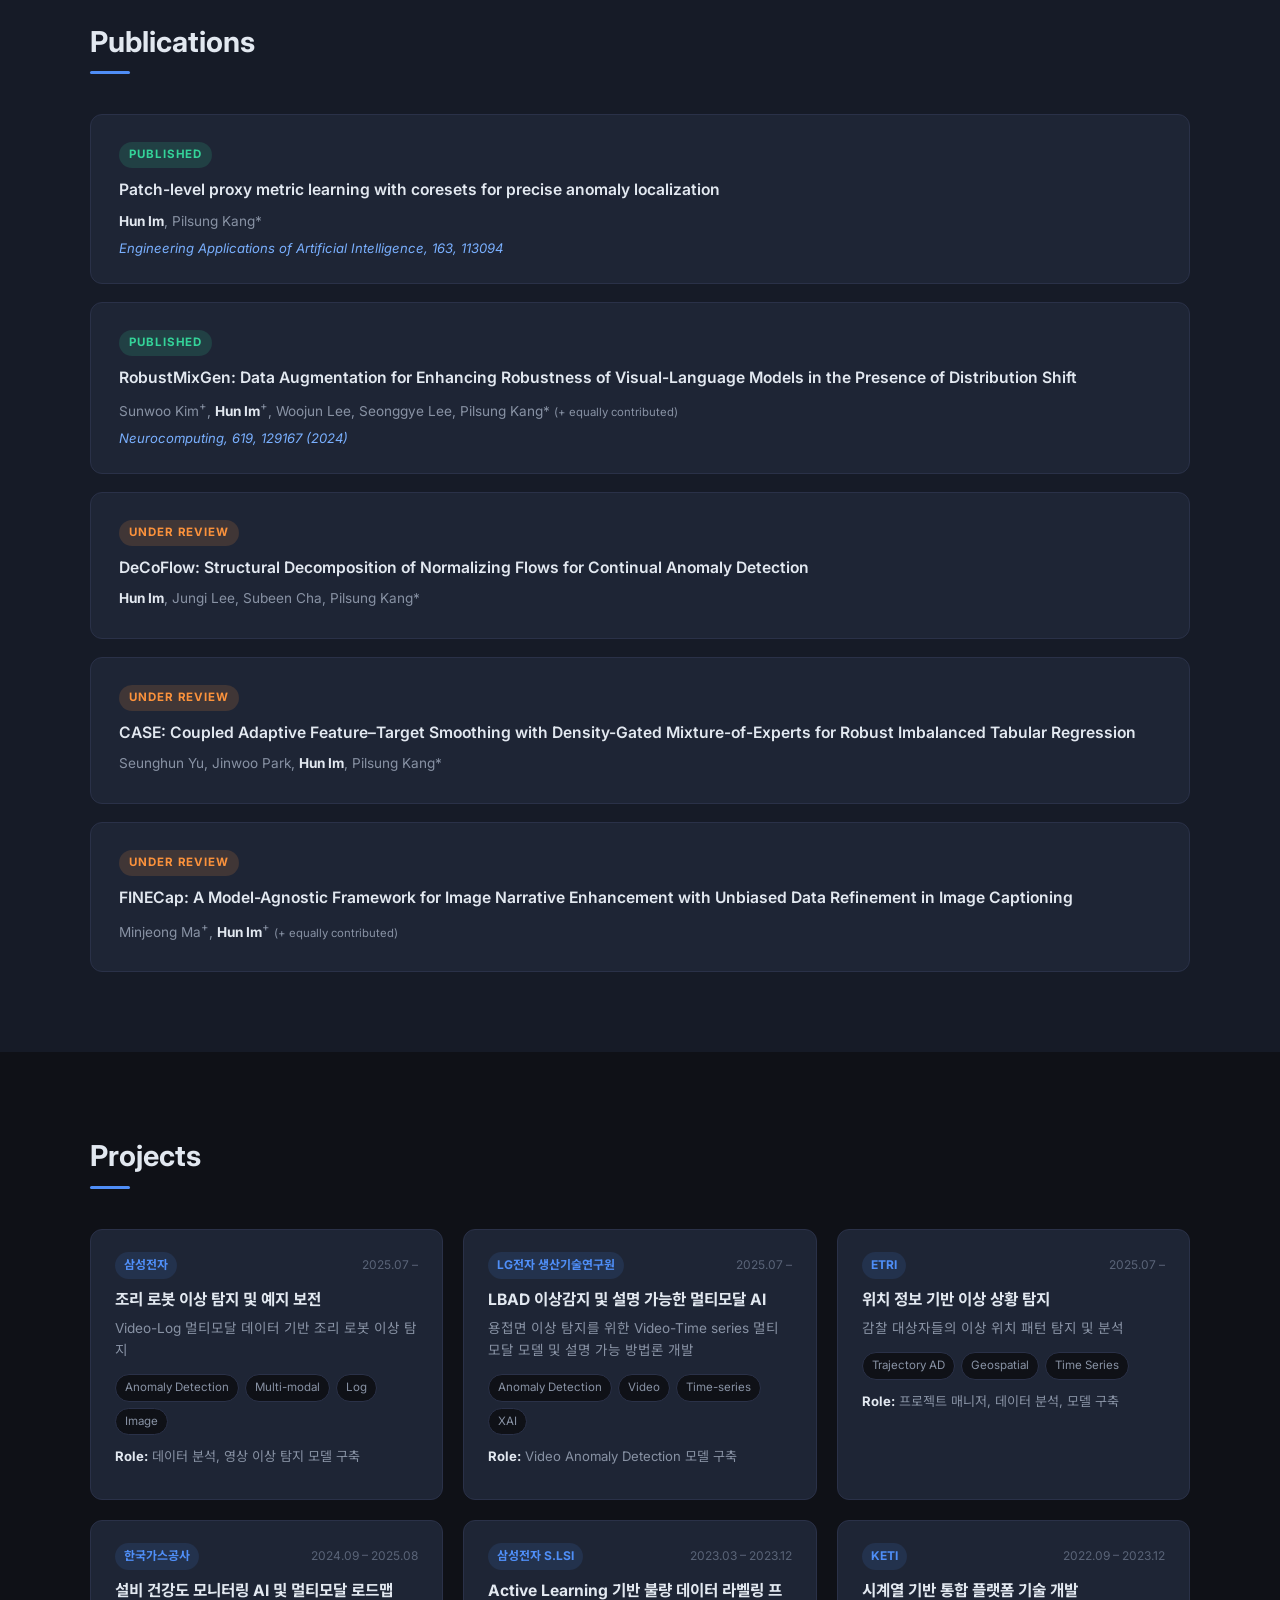
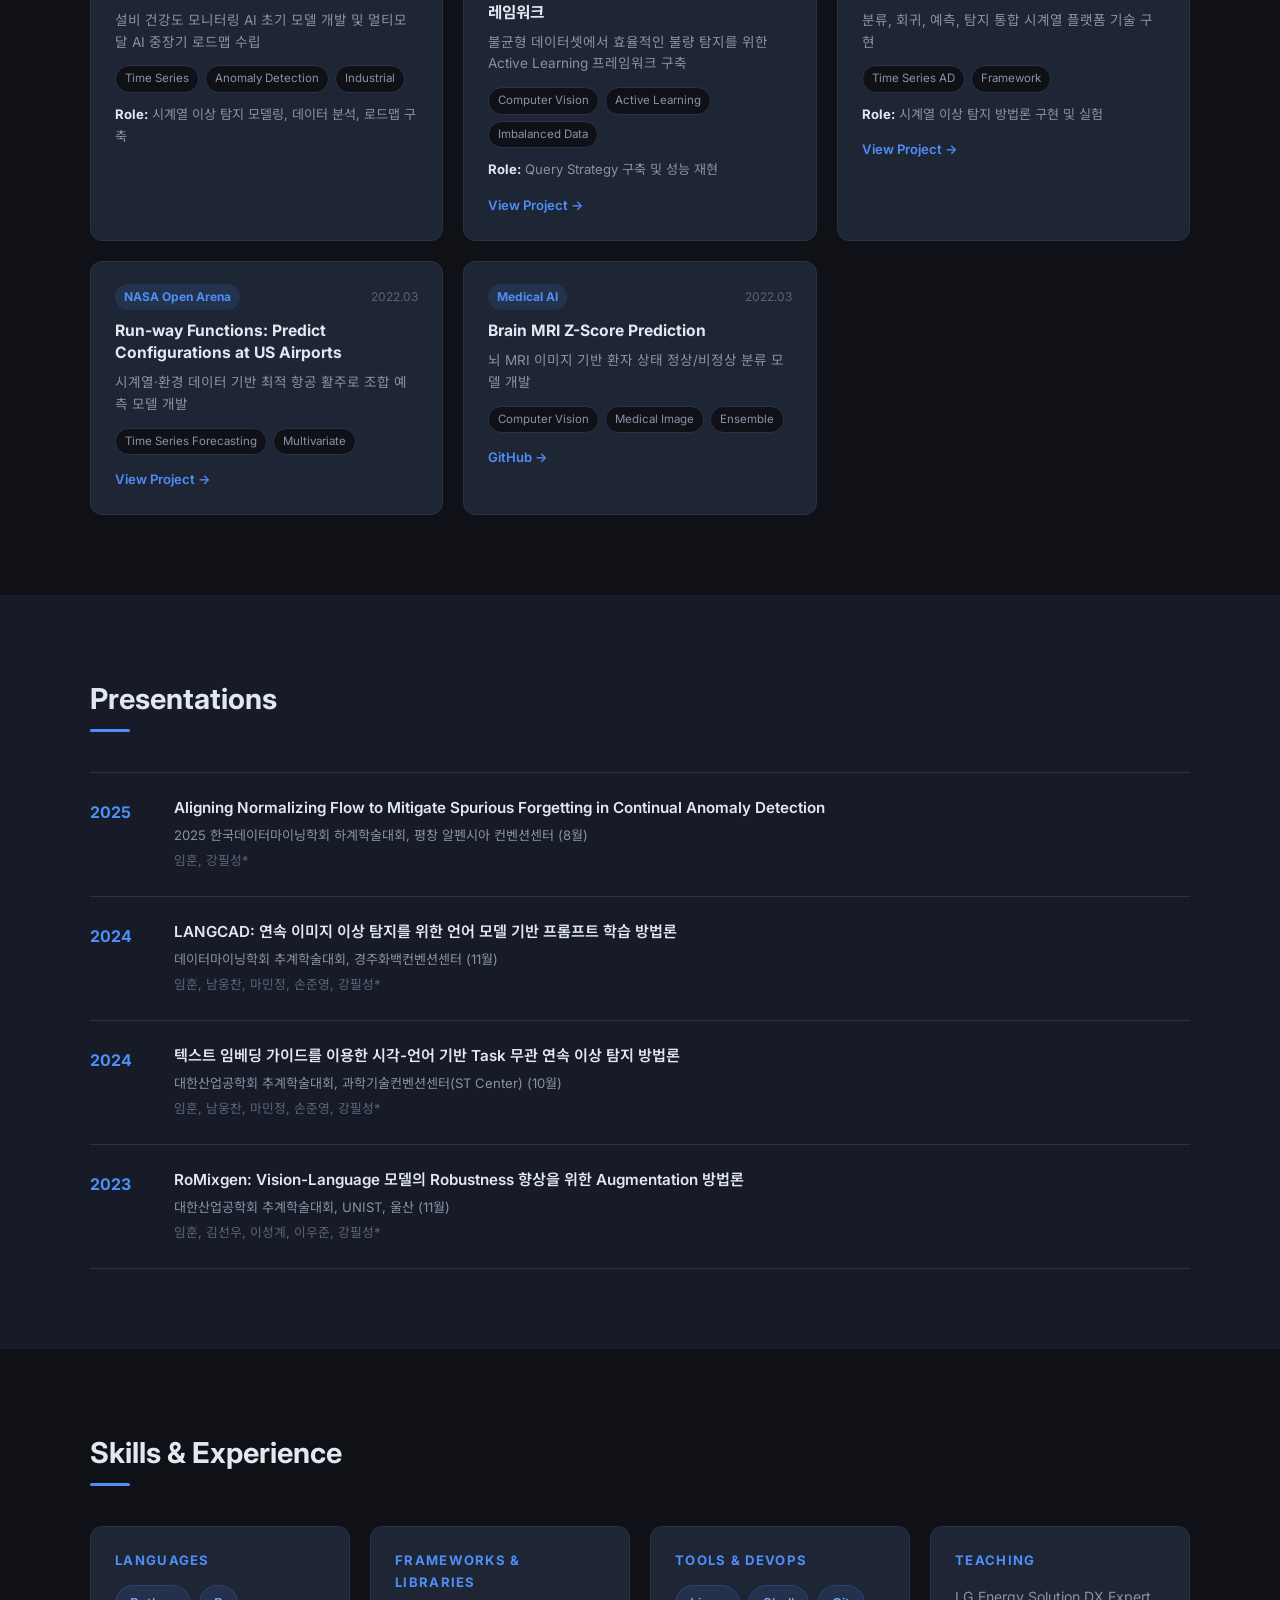
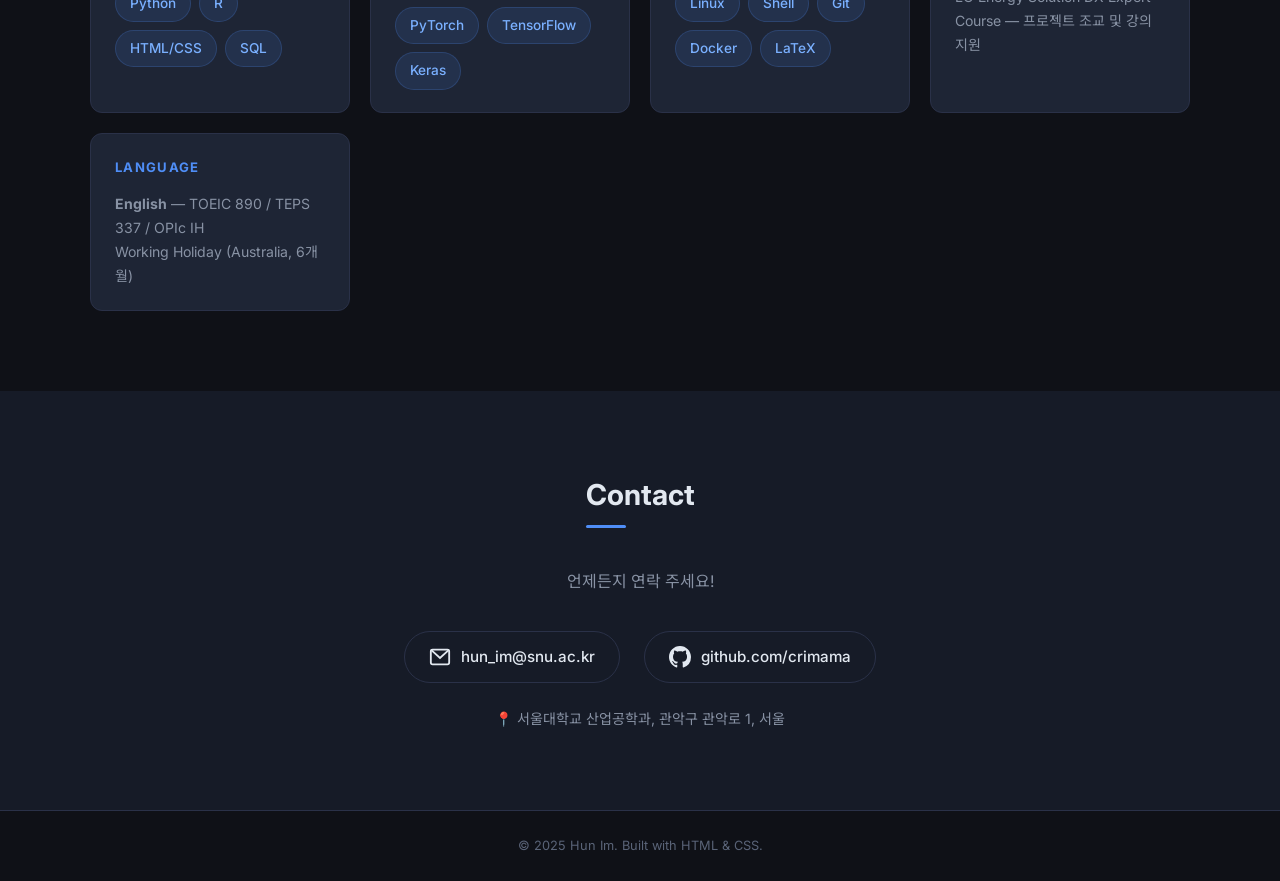
==== commit 114fe4bc: "Add profile photo to hero section Circular profile photo with animated glow ring, responsive for mob" ====
--- a/index.html
+++ b/index.html
@@ -51,18 +51,24 @@
           </a>
         </div>
       </div>
-      <div class="hero-badge-wrap">
-        <div class="hero-badge">
-          <span class="badge-icon">🎓</span>
-          <span class="badge-label">PhD Student<br><small>Seoul National University</small></span>
-        </div>
-        <div class="hero-badge">
-          <span class="badge-icon">🔬</span>
-          <span class="badge-label">Research<br><small>Anomaly Detection</small></span>
-        </div>
-        <div class="hero-badge">
-          <span class="badge-icon">📄</span>
-          <span class="badge-label">Publications<br><small>5 Papers (2 Published)</small></span>
+      <div class="hero-right">
+        <div class="profile-photo-wrap">
+          <img src="KakaoTalk_20241211_070659468.jpg" alt="Hun Im 프로필 사진" class="profile-photo" />
+          <div class="profile-glow"></div>
+        </div>
+        <div class="hero-badge-wrap">
+          <div class="hero-badge">
+            <span class="badge-icon">🎓</span>
+            <span class="badge-label">PhD Student<br><small>Seoul National University</small></span>
+          </div>
+          <div class="hero-badge">
+            <span class="badge-icon">🔬</span>
+            <span class="badge-label">Research<br><small>Anomaly Detection</small></span>
+          </div>
+          <div class="hero-badge">
+            <span class="badge-icon">📄</span>
+            <span class="badge-label">Publications<br><small>5 Papers (2 Published)</small></span>
+          </div>
         </div>
       </div>
     </div>
--- a/style.css
+++ b/style.css
@@ -123,6 +123,33 @@
 }
 .btn-outline:hover { border-color: var(--accent); color: var(--accent); transform: translateY(-2px); }
 
+.hero-right {
+  display: flex; flex-direction: column; align-items: center; gap: 24px; flex-shrink: 0;
+}
+
+.profile-photo-wrap {
+  position: relative; width: 200px; height: 200px;
+}
+.profile-photo {
+  width: 200px; height: 200px;
+  border-radius: 50%;
+  object-fit: cover;
+  object-position: center top;
+  border: 3px solid var(--border);
+  position: relative; z-index: 1;
+  display: block;
+}
+.profile-glow {
+  position: absolute; inset: -6px;
+  border-radius: 50%;
+  background: conic-gradient(from 0deg, var(--accent), transparent 60%, var(--accent));
+  animation: rotateGlow 4s linear infinite;
+  z-index: 0;
+}
+@keyframes rotateGlow {
+  to { transform: rotate(360deg); }
+}
+
 .hero-badge-wrap {
   display: flex; flex-direction: column; gap: 14px; flex-shrink: 0;
 }
@@ -317,7 +344,10 @@
 /* ===== RESPONSIVE ===== */
 @media (max-width: 900px) {
   .hero-content { flex-direction: column; gap: 40px; }
-  .hero-badge-wrap { flex-direction: row; flex-wrap: wrap; }
+  .hero-right { width: 100%; }
+  .profile-photo-wrap { width: 160px; height: 160px; }
+  .profile-photo { width: 160px; height: 160px; }
+  .hero-badge-wrap { flex-direction: row; flex-wrap: wrap; width: 100%; }
   .hero-badge { min-width: 0; flex: 1; }
   .timeline-item { grid-template-columns: 1fr; }
   .timeline-period { color: var(--accent); font-size: 0.78rem; }
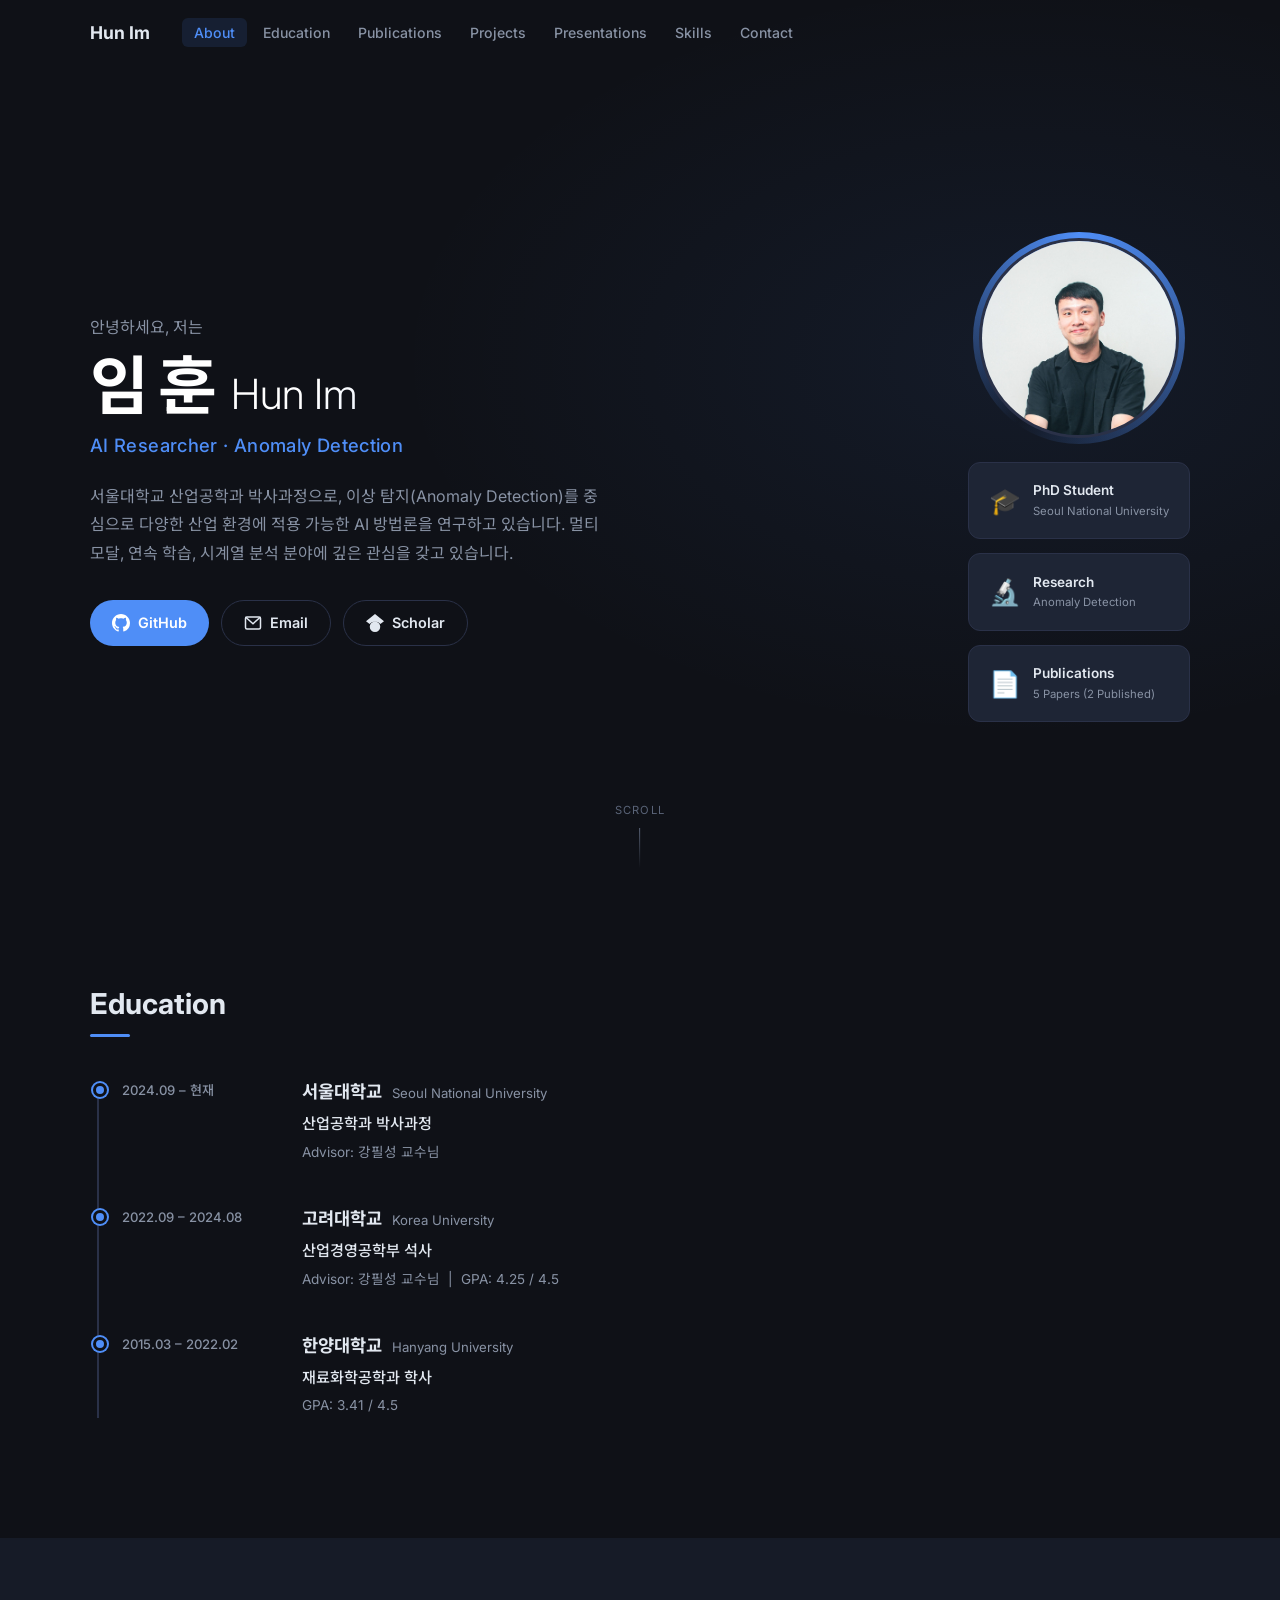
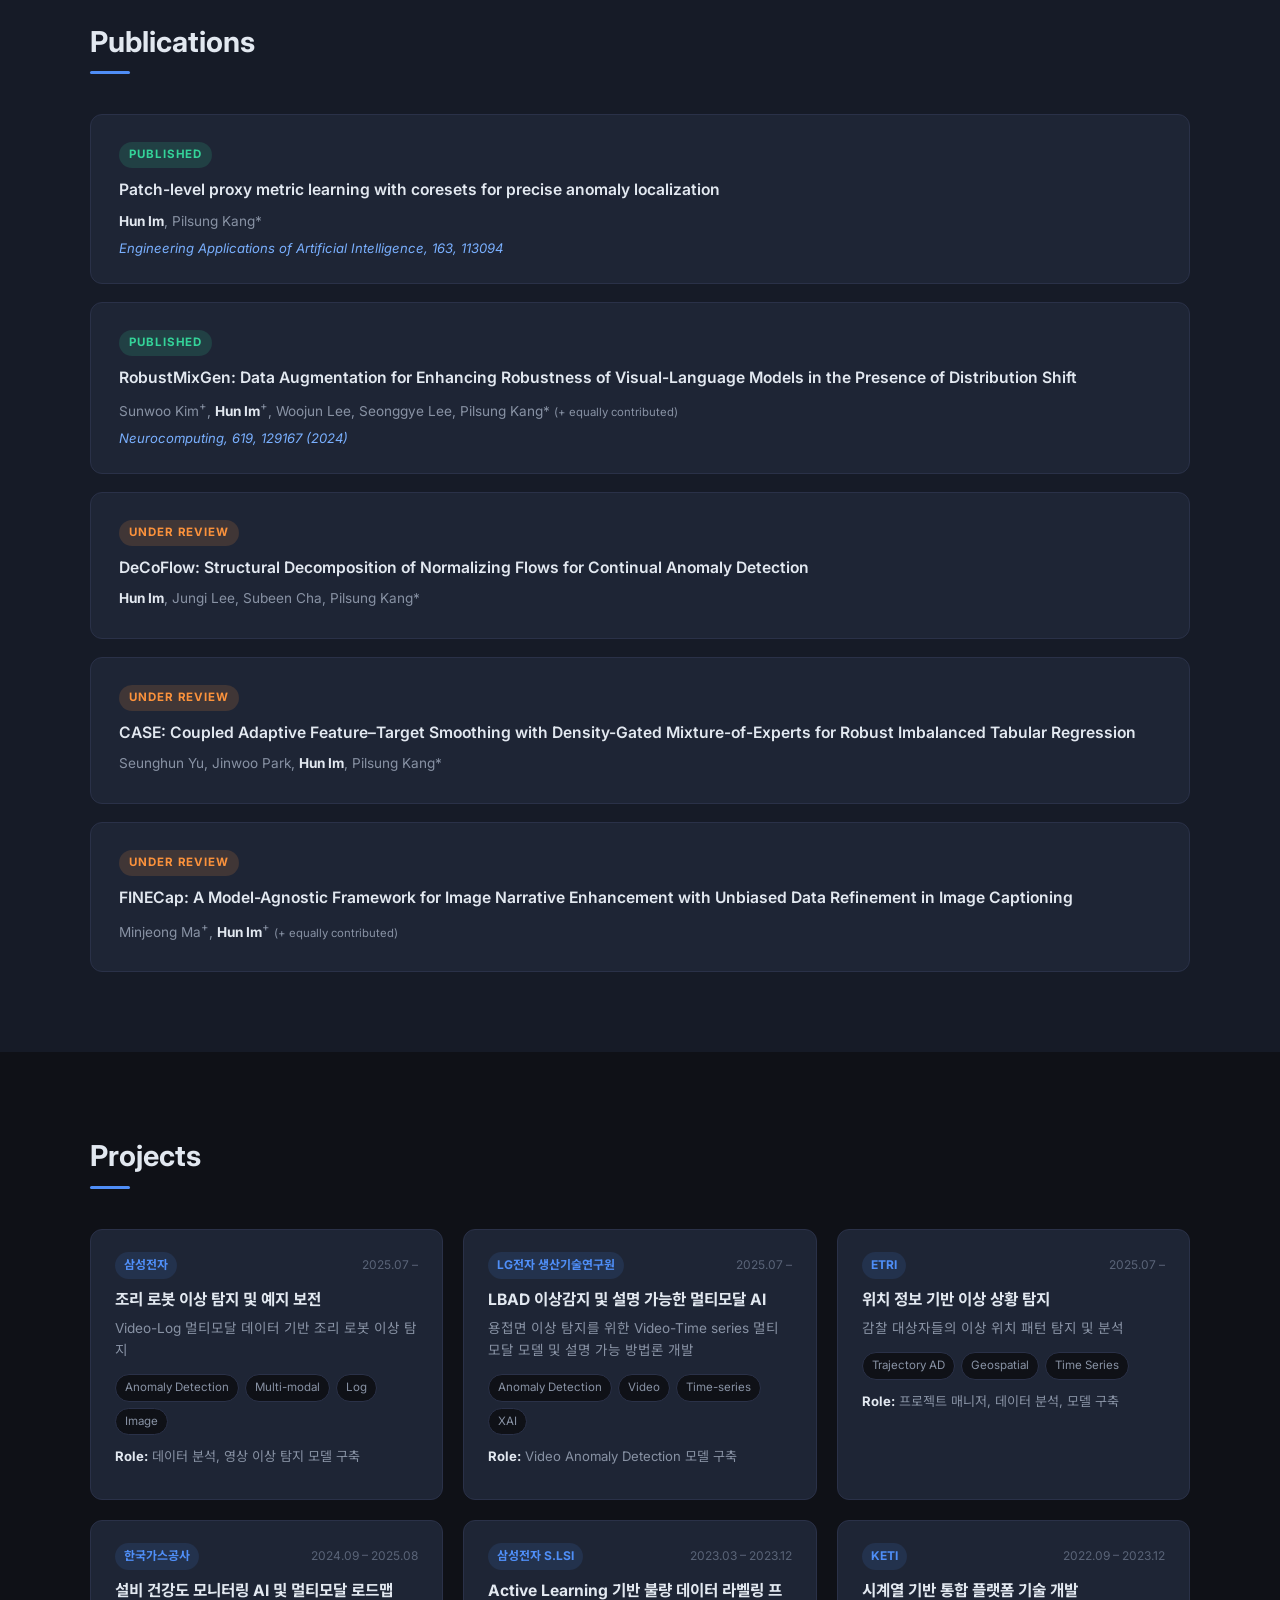
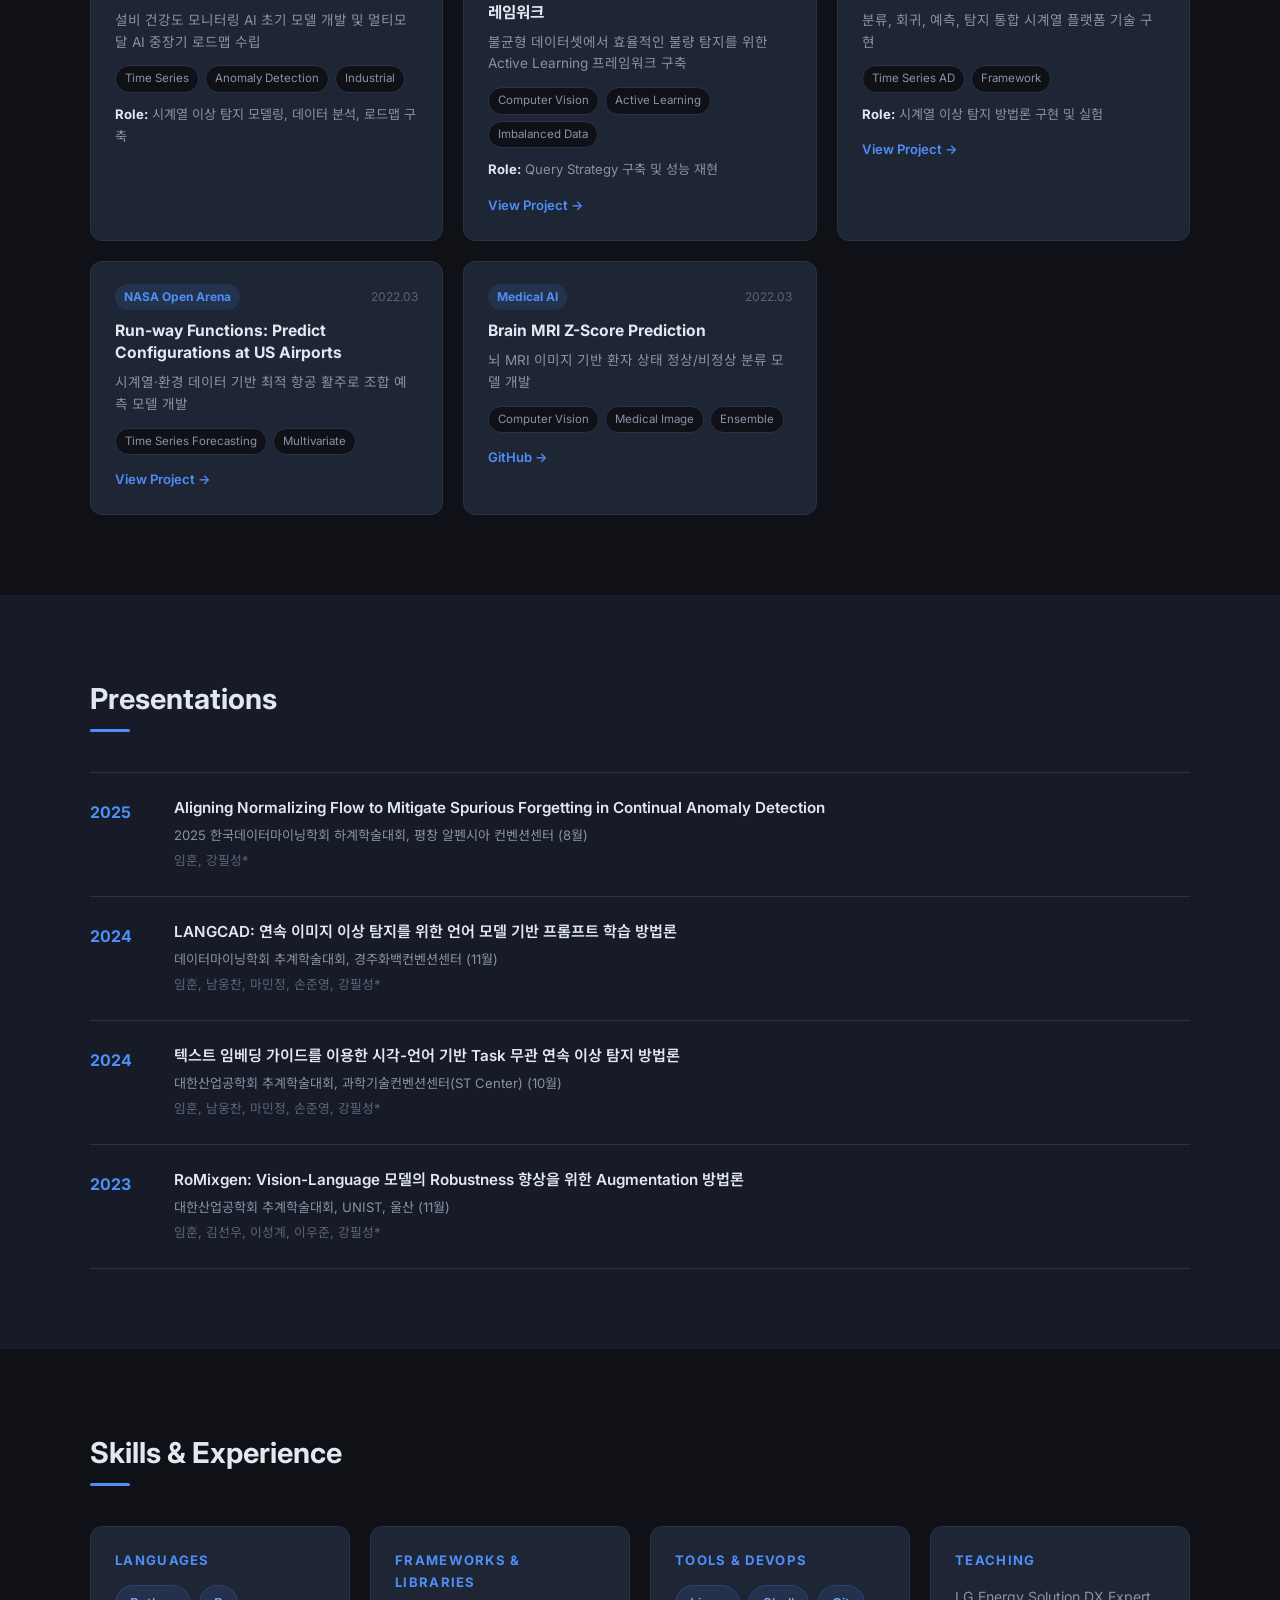
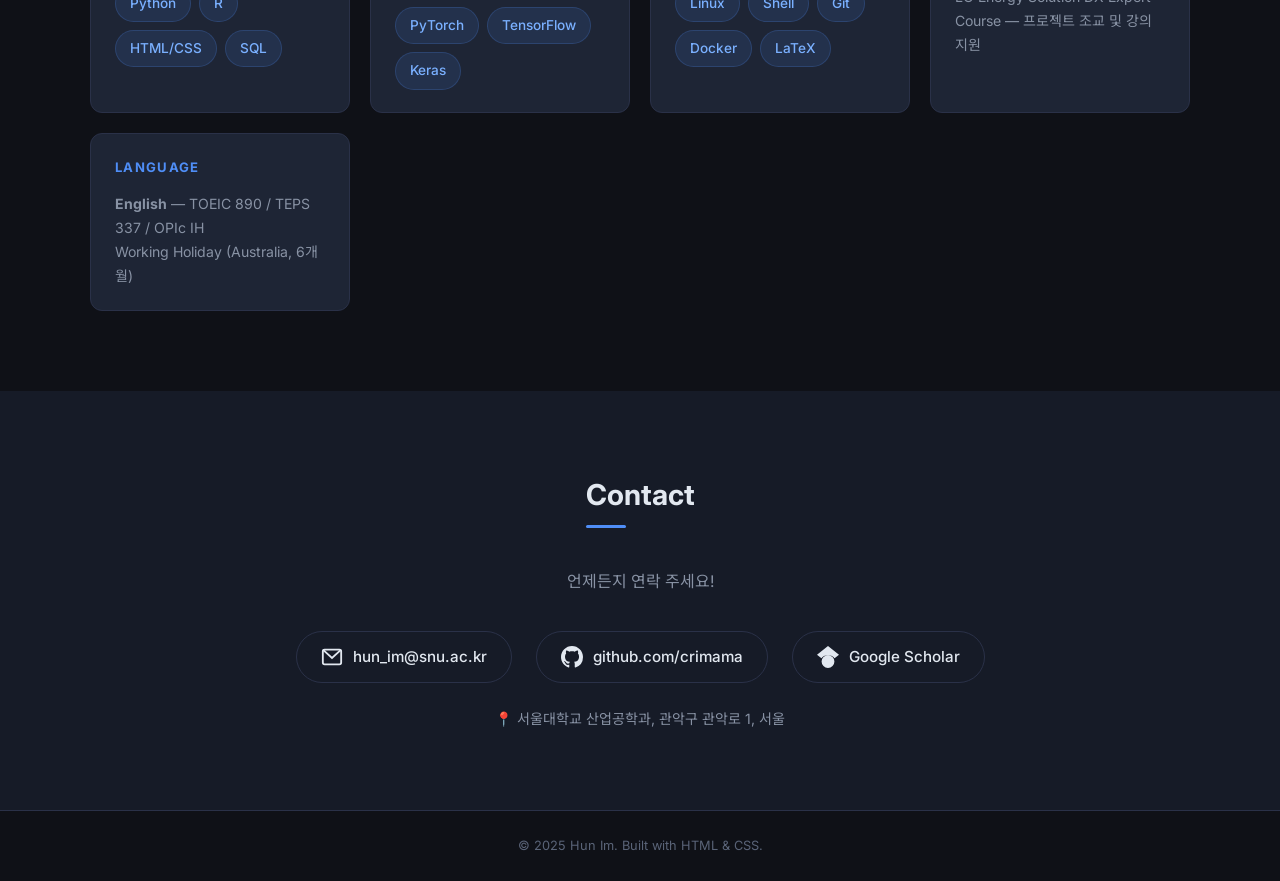
==== commit b47df4fd: "Add Google Scholar link to hero and contact sections Co-Authored-By: Claude Sonnet 4.6 <noreply@anth" ====
--- a/index.html
+++ b/index.html
@@ -49,6 +49,10 @@
             <svg viewBox="0 0 24 24" fill="none" stroke="currentColor" stroke-width="2" width="18" height="18"><rect x="2" y="4" width="20" height="16" rx="2"/><polyline points="2,4 12,13 22,4"/></svg>
             Email
           </a>
+          <a class="btn btn-outline" href="https://scholar.google.com/citations?user=Tz6jHfgAAAAJ&hl=ko" target="_blank" rel="noopener">
+            <svg viewBox="0 0 24 24" fill="currentColor" width="18" height="18"><path d="M12 24a7 7 0 1 1 0-14 7 7 0 0 1 0 14zm0-24L0 9.5l4.838 3.94A8 8 0 0 1 12 10a8 8 0 0 1 7.162 3.44L24 9.5z"/></svg>
+            Scholar
+          </a>
         </div>
       </div>
       <div class="hero-right">
@@ -389,6 +393,10 @@
           <svg viewBox="0 0 24 24" fill="currentColor" width="22" height="22"><path d="M12 0C5.37 0 0 5.37 0 12c0 5.31 3.435 9.795 8.205 11.385.6.105.825-.255.825-.57 0-.285-.015-1.23-.015-2.235-3.015.555-3.795-.735-4.035-1.41-.135-.345-.72-1.41-1.23-1.695-.42-.225-1.02-.78-.015-.795.945-.015 1.62.87 1.845 1.23 1.08 1.815 2.805 1.305 3.495.99.105-.78.42-1.305.765-1.605-2.67-.3-5.46-1.335-5.46-5.925 0-1.305.465-2.385 1.23-3.225-.12-.3-.54-1.53.12-3.18 0 0 1.005-.315 3.3 1.23.96-.27 1.98-.405 3-.405s2.04.135 3 .405c2.295-1.56 3.3-1.23 3.3-1.23.66 1.65.24 2.88.12 3.18.765.84 1.23 1.905 1.23 3.225 0 4.605-2.805 5.625-5.475 5.925.435.375.81 1.095.81 2.22 0 1.605-.015 2.895-.015 3.3 0 .315.225.69.825.57A12.02 12.02 0 0 0 24 12c0-6.63-5.37-12-12-12z"/></svg>
           github.com/crimama
         </a>
+        <a class="contact-item" href="https://scholar.google.com/citations?user=Tz6jHfgAAAAJ&hl=ko" target="_blank" rel="noopener">
+          <svg viewBox="0 0 24 24" fill="currentColor" width="22" height="22"><path d="M12 24a7 7 0 1 1 0-14 7 7 0 0 1 0 14zm0-24L0 9.5l4.838 3.94A8 8 0 0 1 12 10a8 8 0 0 1 7.162 3.44L24 9.5z"/></svg>
+          Google Scholar
+        </a>
       </div>
       <p class="contact-location">
         📍 서울대학교 산업공학과, 관악구 관악로 1, 서울
